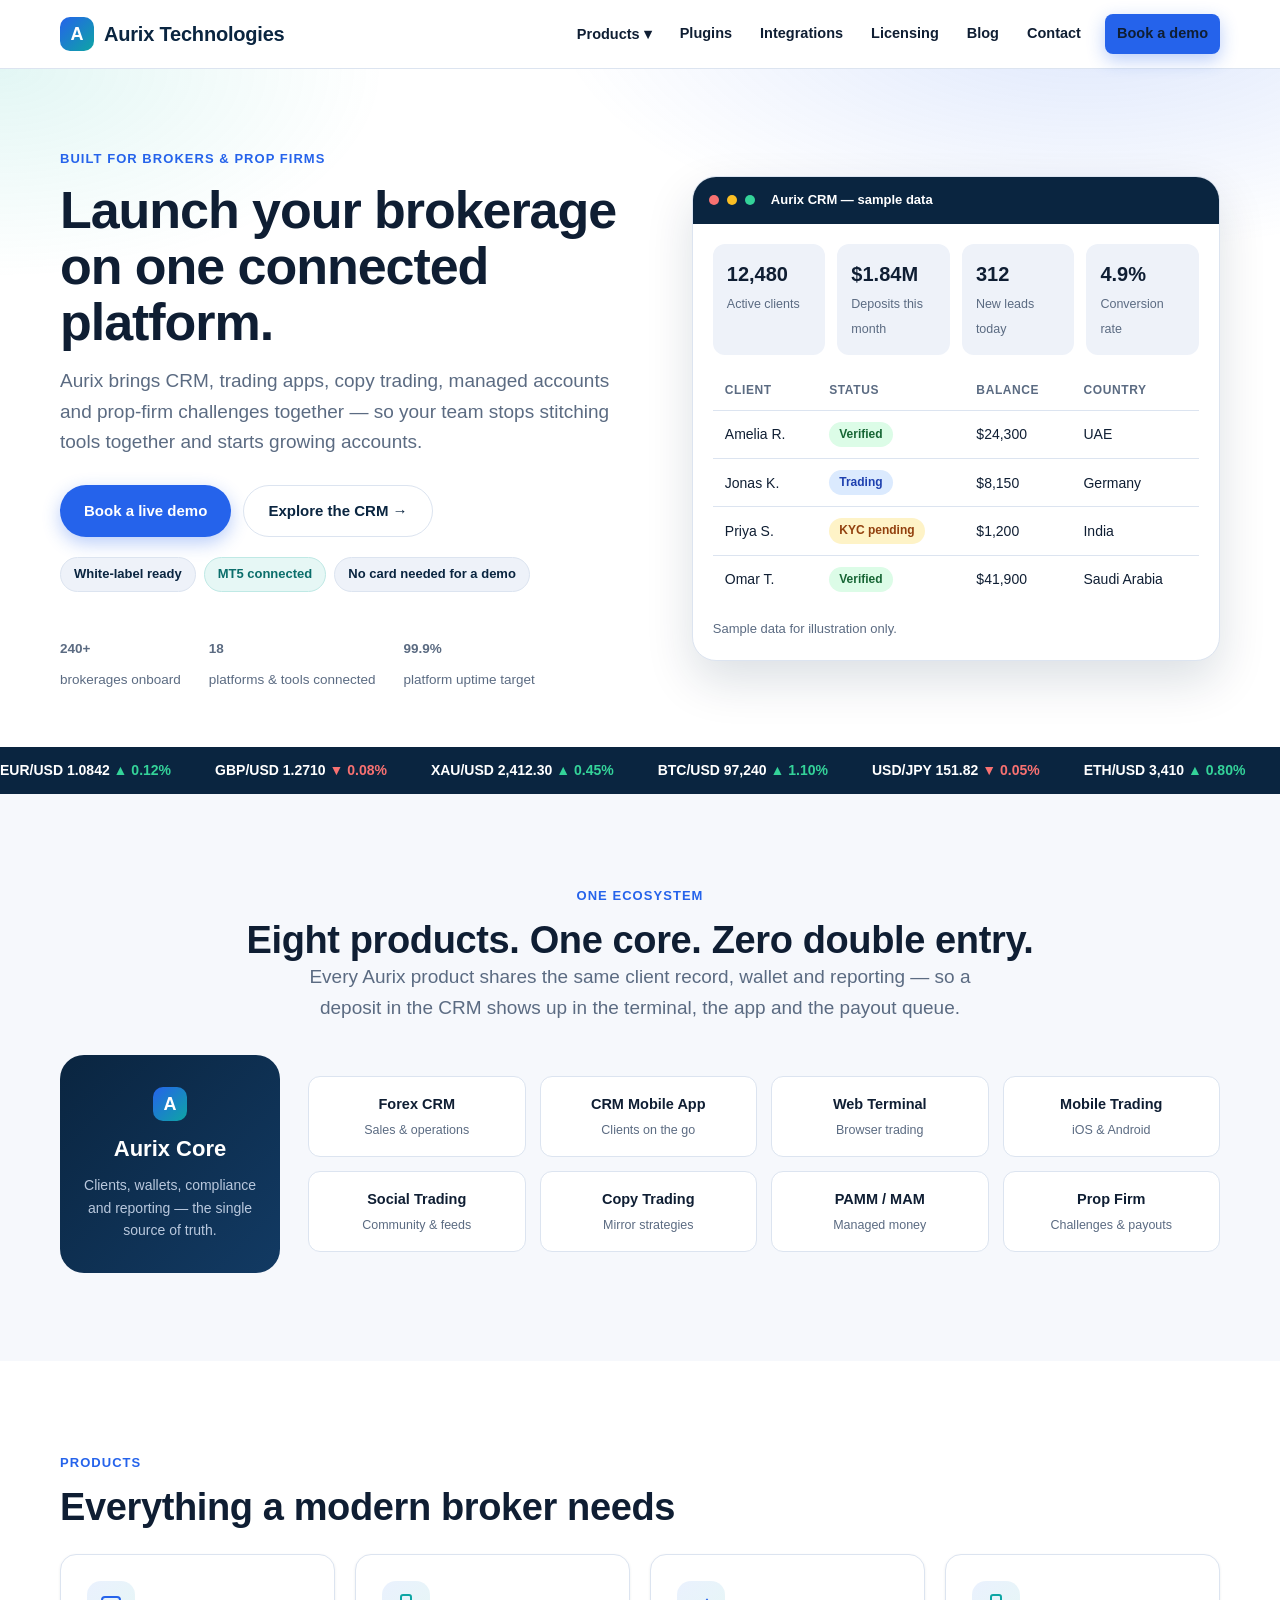
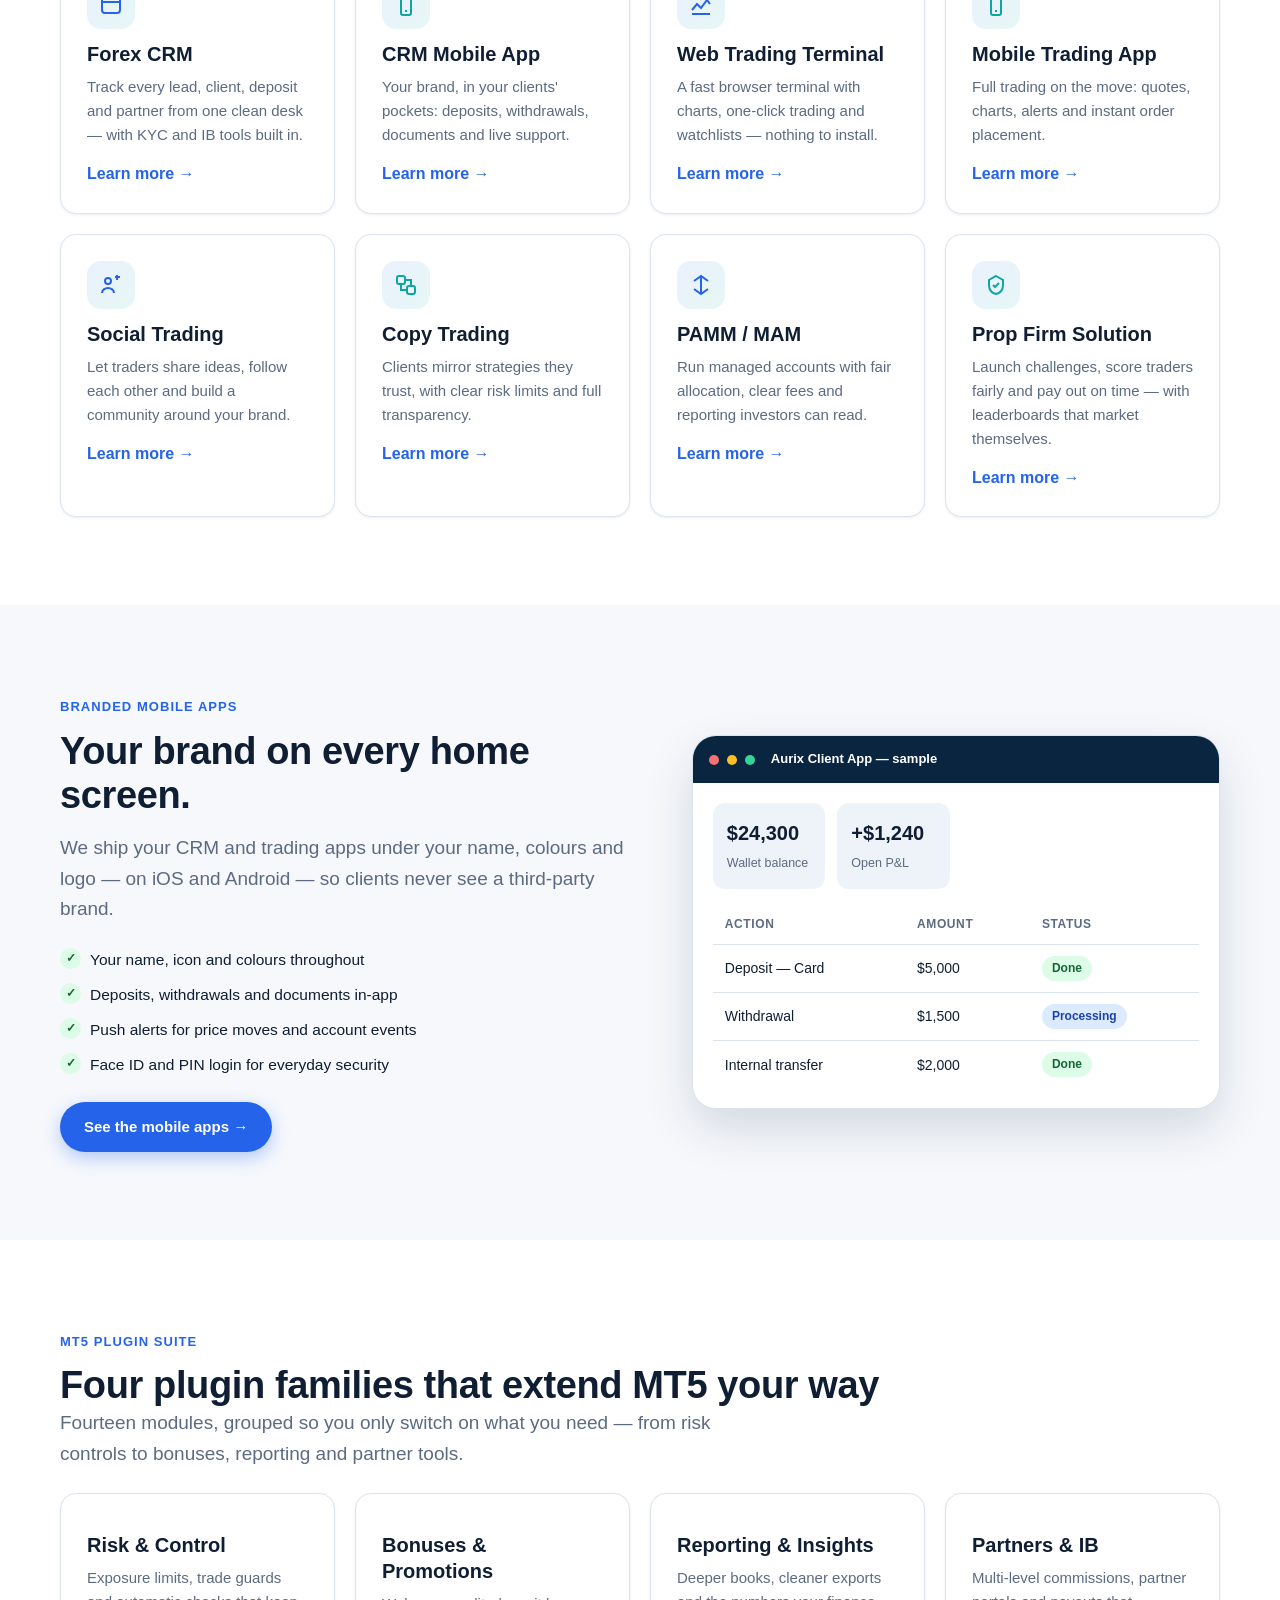
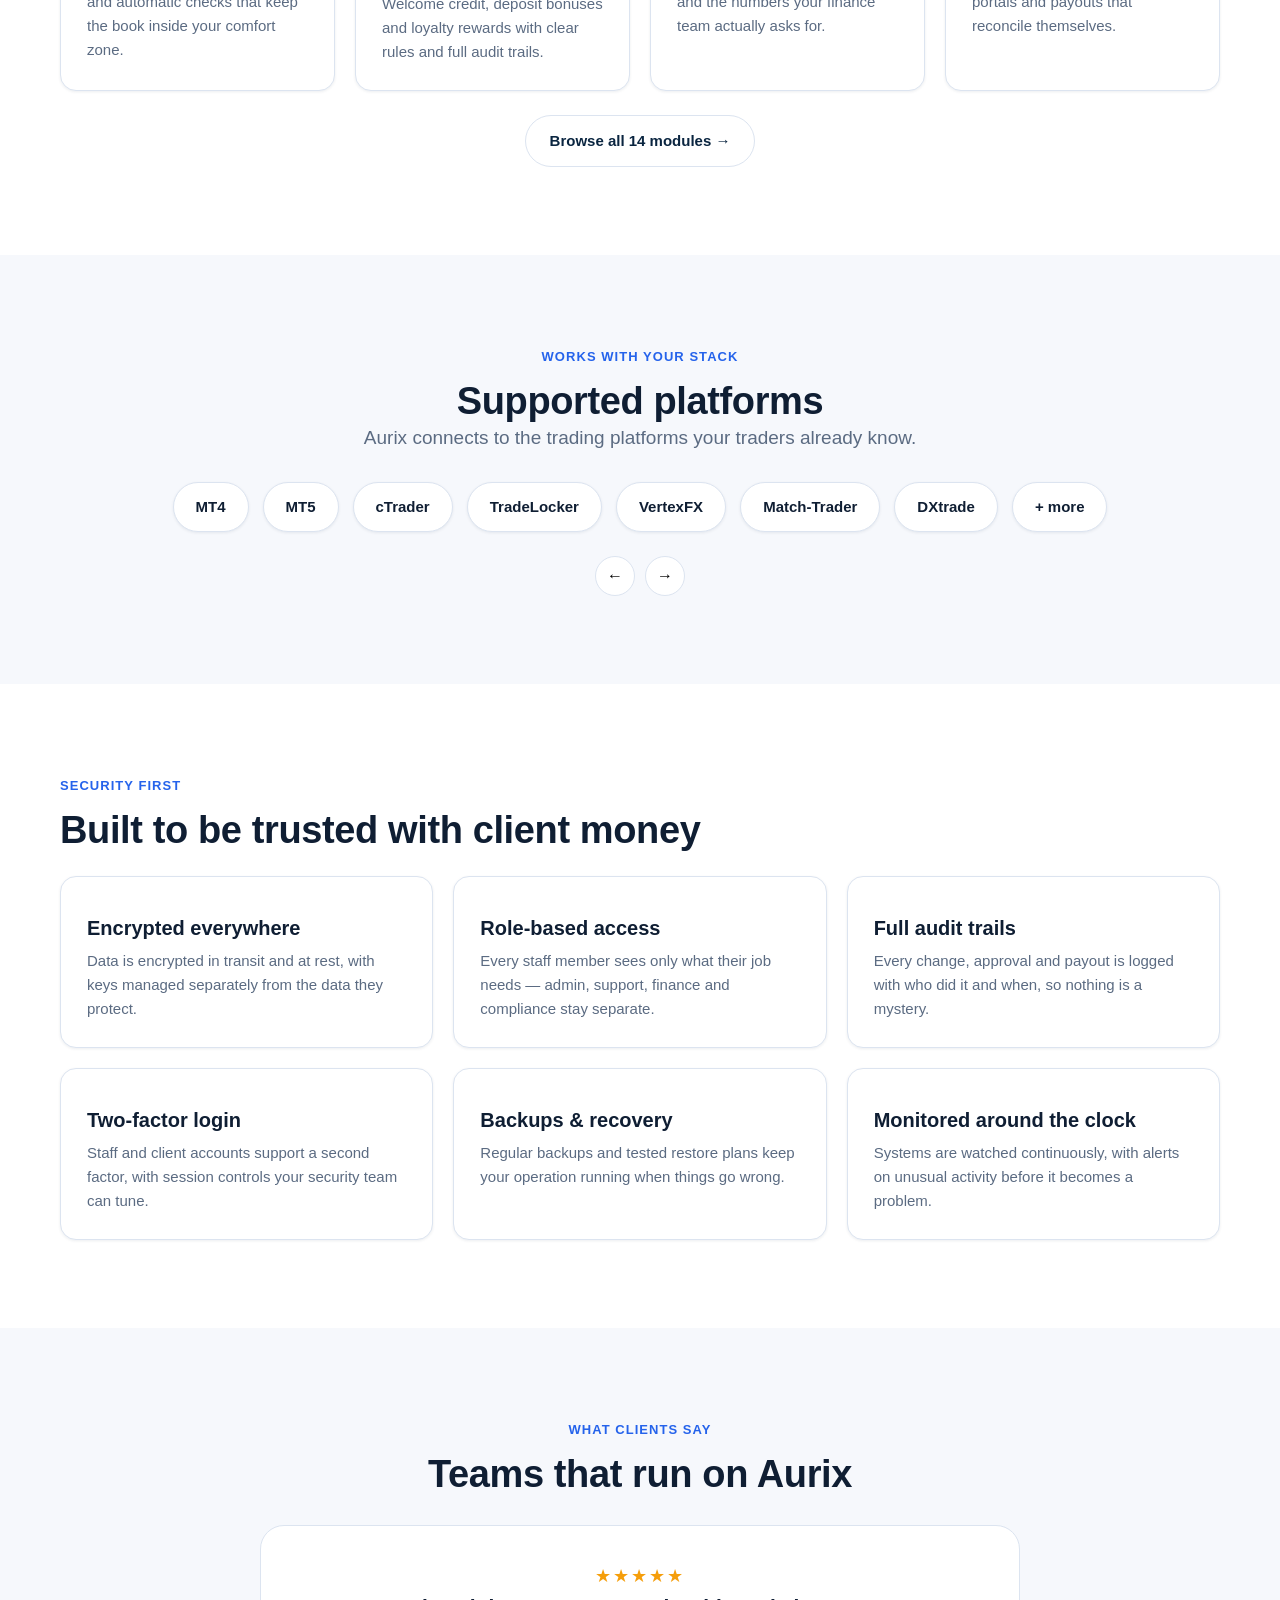
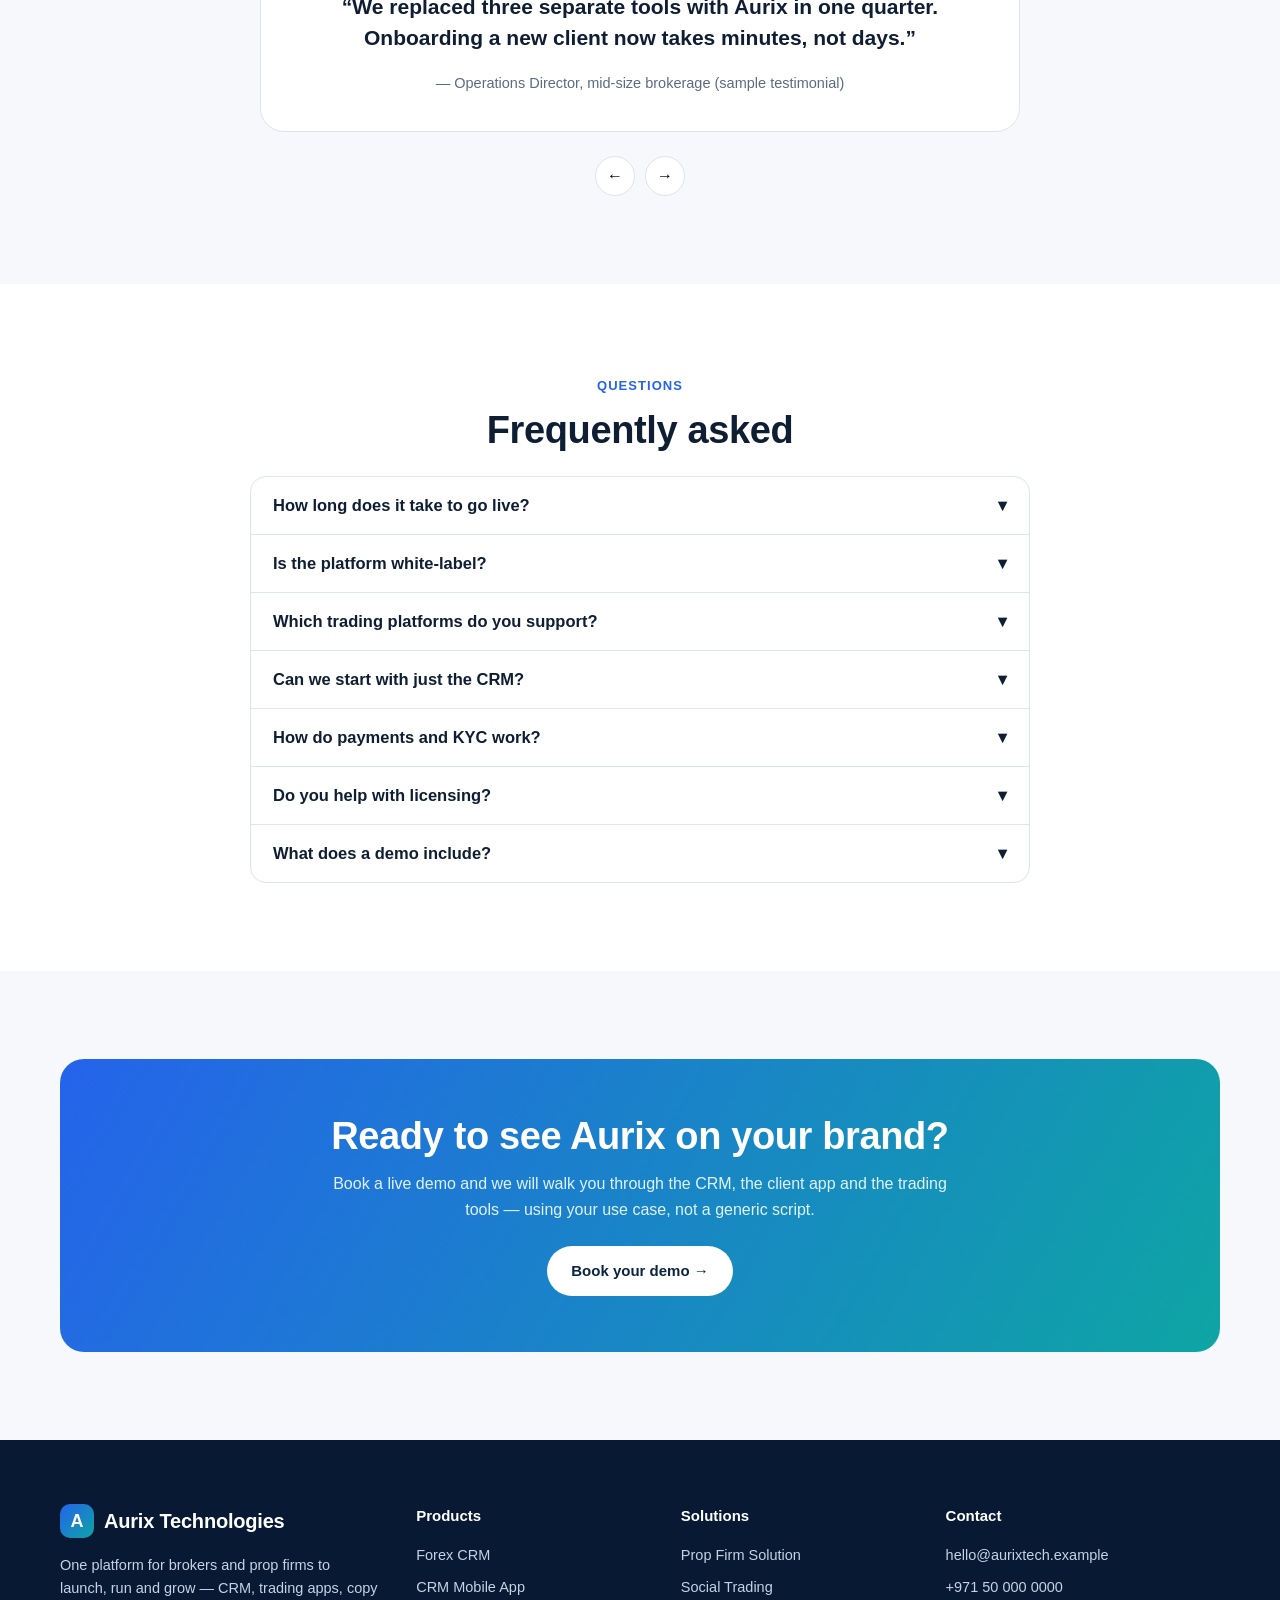
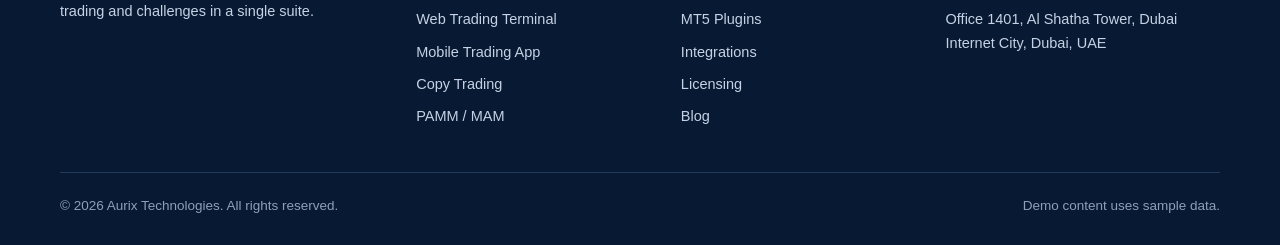
==== index.html @ cd20c4ff "Aurix Technologies: clean-room fintech vendor site (15 pages, static)" ====
<!DOCTYPE html>
<html lang="en">
<head>
<meta charset="utf-8">
<meta name="viewport" content="width=device-width, initial-scale=1">
<title>Aurix Technologies — Broker &amp; Prop Firm Software, One Platform</title>
<meta name="description" content="Aurix Technologies builds the CRM, trading terminals, copy trading, PAMM and prop-firm tools brokers need to launch and grow — in one connected platform.">
<link rel="stylesheet" href="assets/css/style.css">
</head>
<body>
<header class="site-header"><div class="container header-inner">
<a class="logo" href="index.html"><span class="logo-mark">A</span>Aurix Technologies</a>
<button class="nav-toggle" aria-expanded="false" aria-controls="mainNav" aria-label="Open menu">☰</button>
<nav class="main-nav" id="mainNav" aria-label="Main">
<div class="dropdown"><a href="forex-crm.html" aria-haspopup="true">Products ▾</a><div class="dropdown-menu">
<a href="forex-crm.html">Forex CRM<small>Clients, leads, deposits and partners in one place</small></a>
<a href="crm-mobile-app.html">CRM Mobile App<small>Your brand in your clients' pockets</small></a>
<a href="web-trading-terminal.html">Web Trading Terminal<small>Trade from any browser, nothing to install</small></a>
<a href="mobile-trading-app.html">Mobile Trading App<small>Fast trading on iOS and Android</small></a>
<a href="social-trading.html">Social Trading<small>Follow, share and learn in public</small></a>
<a href="copy-trading.html">Copy Trading<small>Let clients mirror proven strategies</small></a>
<a href="pamm-mam.html">PAMM / MAM<small>Managed accounts, done properly</small></a>
<a href="prop-firm-solution.html">Prop Firm Solution<small>Challenges, payouts and leaderboards</small></a>
</div></div>
<a href="mt5-plugins.html">Plugins</a>
<a href="integrations.html">Integrations</a>
<a href="company-formation.html">Licensing</a>
<a href="blog.html">Blog</a>
<a href="contact.html">Contact</a>
<a class="btn btn-primary btn-sm nav-cta" href="contact.html">Book a demo</a>
</nav></div></header>

<main>
<section class="hero"><div class="container hero-grid">
<div class="reveal">
<span class="eyebrow">Built for brokers &amp; prop firms</span>
<h1>Launch your brokerage on one connected platform.</h1>
<p class="lead mt-2">Aurix brings CRM, trading apps, copy trading, managed accounts and prop-firm challenges together — so your team stops stitching tools together and starts growing accounts.</p>
<div class="hero-actions">
<a class="btn btn-primary" href="contact.html">Book a live demo</a>
<a class="btn btn-ghost" href="forex-crm.html">Explore the CRM →</a>
</div>
<div class="chips"><span class="chip">White-label ready</span><span class="chip teal">MT5 connected</span><span class="chip">No card needed for a demo</span></div>
<div class="hero-stats">
<div><b><span data-count="240" data-suffix="+">0</span></b><span>brokerages onboard</span></div>
<div><b><span data-count="18" data-suffix="">0</span></b><span>platforms &amp; tools connected</span></div>
<div><b><span data-count="99" data-suffix=".9%">0</span></b><span>platform uptime target</span></div>
</div>
</div>
<div class="mock reveal" aria-label="Sample CRM dashboard preview">
<div class="mock-bar"><span class="dot"></span><span class="dot"></span><span class="dot"></span><span style="margin-left:8px">Aurix CRM — sample data</span></div>
<div class="mock-body">
<div class="mock-stats">
<div class="mock-stat"><b>12,480</b><span>Active clients</span></div>
<div class="mock-stat"><b>$1.84M</b><span>Deposits this month</span></div>
<div class="mock-stat"><b>312</b><span>New leads today</span></div>
<div class="mock-stat"><b>4.9%</b><span>Conversion rate</span></div>
</div>
<table class="data"><thead><tr><th>Client</th><th>Status</th><th>Balance</th><th>Country</th></tr></thead>
<tbody>
<tr><td>Amelia R.</td><td><span class="pill pill-green">Verified</span></td><td>$24,300</td><td>UAE</td></tr>
<tr><td>Jonas K.</td><td><span class="pill pill-blue">Trading</span></td><td>$8,150</td><td>Germany</td></tr>
<tr><td>Priya S.</td><td><span class="pill pill-amber">KYC pending</span></td><td>$1,200</td><td>India</td></tr>
<tr><td>Omar T.</td><td><span class="pill pill-green">Verified</span></td><td>$41,900</td><td>Saudi Arabia</td></tr>
</tbody></table>
<p class="muted mt-2" style="font-size:13px">Sample data for illustration only.</p>
</div></div>
</div></section>

<div class="ticker" aria-label="Sample market ticker"><div class="ticker-track">
<span>EUR/USD 1.0842 <span class="up">▲ 0.12%</span></span><span>GBP/USD 1.2710 <span class="down">▼ 0.08%</span></span><span>XAU/USD 2,412.30 <span class="up">▲ 0.45%</span></span><span>BTC/USD 97,240 <span class="up">▲ 1.10%</span></span><span>USD/JPY 151.82 <span class="down">▼ 0.05%</span></span><span>ETH/USD 3,410 <span class="up">▲ 0.80%</span></span>
<span>EUR/USD 1.0842 <span class="up">▲ 0.12%</span></span><span>GBP/USD 1.2710 <span class="down">▼ 0.08%</span></span><span>XAU/USD 2,412.30 <span class="up">▲ 0.45%</span></span><span>BTC/USD 97,240 <span class="up">▲ 1.10%</span></span><span>USD/JPY 151.82 <span class="down">▼ 0.05%</span></span><span>ETH/USD 3,410 <span class="up">▲ 0.80%</span></span>
</div></div>

<section class="section"><div class="container">
<div class="center reveal"><span class="eyebrow">One ecosystem</span><h2>Eight products. One core. Zero double entry.</h2><p class="lead">Every Aurix product shares the same client record, wallet and reporting — so a deposit in the CRM shows up in the terminal, the app and the payout queue.</p></div>
<div class="eco mt-4 reveal">
<div class="eco-core"><div class="logo-mark" style="margin:0 auto">A</div><b>Aurix Core</b><p>Clients, wallets, compliance and reporting — the single source of truth.</p></div>
<div class="eco-items">
<div class="eco-item">Forex CRM<small>Sales &amp; operations</small></div>
<div class="eco-item">CRM Mobile App<small>Clients on the go</small></div>
<div class="eco-item">Web Terminal<small>Browser trading</small></div>
<div class="eco-item">Mobile Trading<small>iOS &amp; Android</small></div>
<div class="eco-item">Social Trading<small>Community &amp; feeds</small></div>
<div class="eco-item">Copy Trading<small>Mirror strategies</small></div>
<div class="eco-item">PAMM / MAM<small>Managed money</small></div>
<div class="eco-item">Prop Firm<small>Challenges &amp; payouts</small></div>
</div></div>
</div></section>

<section class="section alt"><div class="container">
<div class="reveal"><span class="eyebrow">Products</span><h2>Everything a modern broker needs</h2></div>
<div class="grid grid-4 mt-3">
<div class="card reveal"><div class="icon-badge"><svg viewBox="0 0 24 24" fill="none" stroke="currentColor" stroke-width="2"><rect x="3" y="4" width="18" height="16" rx="3"/><path d="M3 9h18"/></svg></div><h3>Forex CRM</h3><p>Track every lead, client, deposit and partner from one clean desk — with KYC and IB tools built in.</p><a class="link" href="forex-crm.html">Learn more →</a></div>
<div class="card reveal"><div class="icon-badge teal"><svg viewBox="0 0 24 24" fill="none" stroke="currentColor" stroke-width="2"><rect x="7" y="2" width="10" height="20" rx="2"/><path d="M11 18h2"/></svg></div><h3>CRM Mobile App</h3><p>Your brand, in your clients' pockets: deposits, withdrawals, documents and live support.</p><a class="link" href="crm-mobile-app.html">Learn more →</a></div>
<div class="card reveal"><div class="icon-badge"><svg viewBox="0 0 24 24" fill="none" stroke="currentColor" stroke-width="2"><path d="M3 17l5-6 4 4 6-8 3 4"/><path d="M3 21h18"/></svg></div><h3>Web Trading Terminal</h3><p>A fast browser terminal with charts, one-click trading and watchlists — nothing to install.</p><a class="link" href="web-trading-terminal.html">Learn more →</a></div>
<div class="card reveal"><div class="icon-badge teal"><svg viewBox="0 0 24 24" fill="none" stroke="currentColor" stroke-width="2"><rect x="7" y="2" width="10" height="20" rx="2"/><path d="M11 18h2"/></svg></div><h3>Mobile Trading App</h3><p>Full trading on the move: quotes, charts, alerts and instant order placement.</p><a class="link" href="mobile-trading-app.html">Learn more →</a></div>
<div class="card reveal"><div class="icon-badge"><svg viewBox="0 0 24 24" fill="none" stroke="currentColor" stroke-width="2"><circle cx="9" cy="8" r="3"/><path d="M3 20c0-3 3-5 6-5s6 2 6 5"/><path d="M16 4h5M18 2v5"/></svg></div><h3>Social Trading</h3><p>Let traders share ideas, follow each other and build a community around your brand.</p><a class="link" href="social-trading.html">Learn more →</a></div>
<div class="card reveal"><div class="icon-badge teal"><svg viewBox="0 0 24 24" fill="none" stroke="currentColor" stroke-width="2"><rect x="3" y="3" width="8" height="8" rx="2"/><rect x="13" y="13" width="8" height="8" rx="2"/><path d="M11 7h6v6M7 11v6h6"/></svg></div><h3>Copy Trading</h3><p>Clients mirror strategies they trust, with clear risk limits and full transparency.</p><a class="link" href="copy-trading.html">Learn more →</a></div>
<div class="card reveal"><div class="icon-badge"><svg viewBox="0 0 24 24" fill="none" stroke="currentColor" stroke-width="2"><path d="M12 3v18M5 8l7-5 7 5M5 16l7 5 7-5"/></svg></div><h3>PAMM / MAM</h3><p>Run managed accounts with fair allocation, clear fees and reporting investors can read.</p><a class="link" href="pamm-mam.html">Learn more →</a></div>
<div class="card reveal"><div class="icon-badge teal"><svg viewBox="0 0 24 24" fill="none" stroke="currentColor" stroke-width="2"><path d="M12 3l7 4v5c0 5-3 8-7 9-4-1-7-4-7-9V7z"/><path d="M9 12l2 2 4-4"/></svg></div><h3>Prop Firm Solution</h3><p>Launch challenges, score traders fairly and pay out on time — with leaderboards that market themselves.</p><a class="link" href="prop-firm-solution.html">Learn more →</a></div>
</div></div></section>

<section class="section"><div class="container hero-grid">
<div class="reveal"><span class="eyebrow">Branded mobile apps</span><h2>Your brand on every home screen.</h2><p class="lead mt-2">We ship your CRM and trading apps under your name, colours and logo — on iOS and Android — so clients never see a third-party brand.</p><ul class="check-list mt-3"><li>Your name, icon and colours throughout</li><li>Deposits, withdrawals and documents in-app</li><li>Push alerts for price moves and account events</li><li>Face ID and PIN login for everyday security</li></ul><a class="btn btn-primary mt-3" href="crm-mobile-app.html">See the mobile apps →</a></div>
<div class="mock reveal"><div class="mock-bar"><span class="dot"></span><span class="dot"></span><span class="dot"></span><span style="margin-left:8px">Aurix Client App — sample</span></div><div class="mock-body"><div class="mock-stats"><div class="mock-stat"><b>$24,300</b><span>Wallet balance</span></div><div class="mock-stat"><b>+$1,240</b><span>Open P&amp;L</span></div></div>
<table class="data"><thead><tr><th>Action</th><th>Amount</th><th>Status</th></tr></thead><tbody><tr><td>Deposit — Card</td><td>$5,000</td><td><span class="pill pill-green">Done</span></td></tr><tr><td>Withdrawal</td><td>$1,500</td><td><span class="pill pill-blue">Processing</span></td></tr><tr><td>Internal transfer</td><td>$2,000</td><td><span class="pill pill-green">Done</span></td></tr></tbody></table></div></div>
</div></section>

<section class="section alt"><div class="container">
<div class="reveal"><span class="eyebrow">MT5 plugin suite</span><h2>Four plugin families that extend MT5 your way</h2><p class="lead">Fourteen modules, grouped so you only switch on what you need — from risk controls to bonuses, reporting and partner tools.</p></div>
<div class="grid grid-4 mt-3">
<div class="card reveal"><h3>Risk &amp; Control</h3><p>Exposure limits, trade guards and automatic checks that keep the book inside your comfort zone.</p></div>
<div class="card reveal"><h3>Bonuses &amp; Promotions</h3><p>Welcome credit, deposit bonuses and loyalty rewards with clear rules and full audit trails.</p></div>
<div class="card reveal"><h3>Reporting &amp; Insights</h3><p>Deeper books, cleaner exports and the numbers your finance team actually asks for.</p></div>
<div class="card reveal"><h3>Partners &amp; IB</h3><p>Multi-level commissions, partner portals and payouts that reconcile themselves.</p></div>
</div>
<div class="center mt-3"><a class="btn btn-ghost" href="mt5-plugins.html">Browse all 14 modules →</a></div>
</div></section>

<section class="section"><div class="container center">
<div class="reveal"><span class="eyebrow">Works with your stack</span><h2>Supported platforms</h2><p class="lead">Aurix connects to the trading platforms your traders already know.</p></div>
<div class="carousel mt-3 reveal" data-carousel><div class="carousel-track" data-track>
<div class="carousel-slide"><div class="platform-row"><span class="platform-pill">MT4</span><span class="platform-pill">MT5</span><span class="platform-pill">cTrader</span><span class="platform-pill">TradeLocker</span><span class="platform-pill">VertexFX</span><span class="platform-pill">Match-Trader</span><span class="platform-pill">DXtrade</span><span class="platform-pill">+ more</span></div></div>
<div class="carousel-slide"><div class="platform-row"><span class="platform-pill">MT5 — full suite</span><span class="platform-pill">cTrader — full suite</span><span class="platform-pill">TradeLocker — full suite</span><span class="platform-pill">Match-Trader — full suite</span><span class="platform-pill">DXtrade — full suite</span></div></div>
</div><div class="carousel-nav"><button data-prev aria-label="Previous platforms">←</button><button data-next aria-label="Next platforms">→</button></div></div>
</div></section>

<section class="section alt"><div class="container">
<div class="reveal"><span class="eyebrow">Security first</span><h2>Built to be trusted with client money</h2></div>
<div class="grid grid-3 mt-3">
<div class="card reveal"><h3>Encrypted everywhere</h3><p>Data is encrypted in transit and at rest, with keys managed separately from the data they protect.</p></div>
<div class="card reveal"><h3>Role-based access</h3><p>Every staff member sees only what their job needs — admin, support, finance and compliance stay separate.</p></div>
<div class="card reveal"><h3>Full audit trails</h3><p>Every change, approval and payout is logged with who did it and when, so nothing is a mystery.</p></div>
<div class="card reveal"><h3>Two-factor login</h3><p>Staff and client accounts support a second factor, with session controls your security team can tune.</p></div>
<div class="card reveal"><h3>Backups &amp; recovery</h3><p>Regular backups and tested restore plans keep your operation running when things go wrong.</p></div>
<div class="card reveal"><h3>Monitored around the clock</h3><p>Systems are watched continuously, with alerts on unusual activity before it becomes a problem.</p></div>
</div></div></section>

<section class="section"><div class="container center">
<div class="reveal"><span class="eyebrow">What clients say</span><h2>Teams that run on Aurix</h2></div>
<div class="carousel mt-3 reveal" data-carousel data-auto="true"><div class="carousel-track" data-track>
<div class="carousel-slide"><div class="quote-card"><div class="stars">★★★★★</div><blockquote>“We replaced three separate tools with Aurix in one quarter. Onboarding a new client now takes minutes, not days.”</blockquote><footer>— Operations Director, mid-size brokerage (sample testimonial)</footer></div></div>
<div class="carousel-slide"><div class="quote-card"><div class="stars">★★★★★</div><blockquote>“The prop-firm challenge flow just works. Our traders understand the rules, and payouts go out without chasing.”</blockquote><footer>— Founder, prop trading firm (sample testimonial)</footer></div></div>
<div class="carousel-slide"><div class="quote-card"><div class="stars">★★★★★</div><blockquote>“Support answers fast, and the CRM finally matches how our sales team actually works.”</blockquote><footer>— Head of Sales, growing broker (sample testimonial)</footer></div></div>
<div class="carousel-slide"><div class="quote-card"><div class="stars">★★★★★</div><blockquote>“The mobile app is the first thing our clients mention. It feels like our product, not a resold one.”</blockquote><footer>— CEO, boutique broker (sample testimonial)</footer></div></div>
<div class="carousel-slide"><div class="quote-card"><div class="stars">★★★★★</div><blockquote>“Reporting that used to take a Friday afternoon now takes ten minutes. Finance noticed first.”</blockquote><footer>— Finance Manager, brokerage group (sample testimonial)</footer></div></div>
</div><div class="carousel-nav"><button data-prev aria-label="Previous testimonial">←</button><button data-next aria-label="Next testimonial">→</button></div></div>
</div></section>

<section class="section alt"><div class="container" style="max-width:820px">
<div class="center reveal"><span class="eyebrow">Questions</span><h2>Frequently asked</h2></div>
<div class="acc mt-3 reveal" data-single="true">
<div class="acc-item"><button class="acc-btn" aria-expanded="false">How long does it take to go live?<span class="chev">▾</span></button><div class="acc-panel"><p>Most brokers launch the core CRM and client app in a few weeks, once branding and payment details are ready. Trading products are switched on in stages, so you are never blocked waiting for everything at once.</p></div></div>
<div class="acc-item"><button class="acc-btn" aria-expanded="false">Is the platform white-label?<span class="chev">▾</span></button><div class="acc-panel"><p>Yes. Your name, logo and colours appear across the CRM, client app and trading apps. Clients see your brand, not ours.</p></div></div>
<div class="acc-item"><button class="acc-btn" aria-expanded="false">Which trading platforms do you support?<span class="chev">▾</span></button><div class="acc-panel"><p>MT4, MT5, cTrader, TradeLocker, VertexFX, Match-Trader and DXtrade, with more on request. The CRM and wallet work the same whichever platform your traders use.</p></div></div>
<div class="acc-item"><button class="acc-btn" aria-expanded="false">Can we start with just the CRM?<span class="chev">▾</span></button><div class="acc-panel"><p>Yes — many clients start with the CRM and add the mobile app, copy trading or the prop-firm module later. Everything shares the same client record, so nothing needs to be rebuilt.</p></div></div>
<div class="acc-item"><button class="acc-btn" aria-expanded="false">How do payments and KYC work?<span class="chev">▾</span></button><div class="acc-panel"><p>Aurix connects to payment providers and KYC vendors through its integrations layer. Your compliance team keeps control of approvals and limits.</p></div></div>
<div class="acc-item"><button class="acc-btn" aria-expanded="false">Do you help with licensing?<span class="chev">▾</span></button><div class="acc-panel"><p>We guide founders through company formation and licence applications in six jurisdictions, and explain the trade-offs honestly before you commit.</p></div></div>
<div class="acc-item"><button class="acc-btn" aria-expanded="false">What does a demo include?<span class="chev">▾</span></button><div class="acc-panel"><p>A guided walkthrough of the CRM, client app and one trading product of your choice, using sample data — plus time for your own questions. No card, no commitment.</p></div></div>
</div></div></section>

<section class="section"><div class="container"><div class="cta-band reveal">
<h2>Ready to see Aurix on your brand?</h2><p>Book a live demo and we will walk you through the CRM, the client app and the trading tools — using your use case, not a generic script.</p>
<a class="btn btn-white" href="contact.html">Book your demo →</a>
</div></div></section>
</main>

<footer class="site-footer"><div class="container"><div class="footer-grid">
<div><a class="logo" href="index.html" style="color:#fff"><span class="logo-mark">A</span>Aurix Technologies</a><p class="mt-2" style="font-size:14.5px">One platform for brokers and prop firms to launch, run and grow — CRM, trading apps, copy trading and challenges in a single suite.</p></div>
<div><h4>Products</h4><ul><li><a href="forex-crm.html">Forex CRM</a></li><li><a href="crm-mobile-app.html">CRM Mobile App</a></li><li><a href="web-trading-terminal.html">Web Trading Terminal</a></li><li><a href="mobile-trading-app.html">Mobile Trading App</a></li><li><a href="copy-trading.html">Copy Trading</a></li><li><a href="pamm-mam.html">PAMM / MAM</a></li></ul></div>
<div><h4>Solutions</h4><ul><li><a href="prop-firm-solution.html">Prop Firm Solution</a></li><li><a href="social-trading.html">Social Trading</a></li><li><a href="mt5-plugins.html">MT5 Plugins</a></li><li><a href="integrations.html">Integrations</a></li><li><a href="company-formation.html">Licensing</a></li><li><a href="blog.html">Blog</a></li></ul></div>
<div><h4>Contact</h4><ul><li><a href="mailto:hello@aurixtech.example">hello@aurixtech.example</a></li><li>+971 50 000 0000</li><li>Office 1401, Al Shatha Tower, Dubai Internet City, Dubai, UAE</li></ul></div>
</div><div class="footer-bottom"><span>© 2026 Aurix Technologies. All rights reserved.</span><span>Demo content uses sample data.</span></div></div></footer>
<script src="assets/js/main.js"></script>
</body>
</html>
---- assets/css/style.css ----
@import url("tokens.css");
*{box-sizing:border-box;margin:0;padding:0}
html{scroll-behavior:smooth}
body{font-family:var(--font);background:var(--bg);color:var(--text);font-size:16px;line-height:1.6;-webkit-font-smoothing:antialiased}
a{color:var(--blue-600);text-decoration:none}
a:hover{text-decoration:underline}
img,svg{display:block;max-width:100%}
.container{max-width:1200px;margin:0 auto;padding:0 20px}
h1{font-size:clamp(34px,5vw,52px);line-height:1.08;letter-spacing:-.02em;font-weight:800}
h2{font-size:clamp(26px,3.4vw,38px);line-height:1.15;letter-spacing:-.01em;font-weight:750}
h3{font-size:20px;line-height:1.3;font-weight:700}
p.lead{font-size:19px;color:var(--text-muted);max-width:720px}
.eyebrow{display:inline-block;font-size:13px;font-weight:700;letter-spacing:.08em;text-transform:uppercase;color:var(--blue-600);margin-bottom:12px}
.section{padding:88px 0}
.section.alt{background:var(--surface)}
.section.dark{background:var(--navy-800);color:#fff}
.section.dark p.lead,.section.dark .muted{color:#B9C8DD}
.section.dark h2,.section.dark h3{color:#fff}
.muted{color:var(--text-muted)}
.center{text-align:center}.center p.lead{margin:0 auto}
.mt-1{margin-top:8px}.mt-2{margin-top:16px}.mt-3{margin-top:24px}.mt-4{margin-top:32px}
/* Buttons — press feedback per apple-design */
.btn{display:inline-flex;align-items:center;gap:8px;justify-content:center;border:0;cursor:pointer;font-family:inherit;font-size:15px;font-weight:650;padding:13px 24px;border-radius:var(--r-pill);transition:transform .12s ease-out,box-shadow .2s var(--ease),background .2s}
.btn:active{transform:scale(.97)}
.btn:focus-visible,a:focus-visible,button:focus-visible,input:focus-visible,select:focus-visible,textarea:focus-visible{outline:3px solid var(--blue-500);outline-offset:2px}
.btn-primary{background:var(--blue-600);color:#fff;box-shadow:0 6px 18px rgba(37,99,235,.32)}
.btn-primary:hover{background:#1D4ED8;text-decoration:none}
.btn-teal{background:var(--teal-500);color:#fff}
.btn-teal:hover{background:#0D9488;text-decoration:none}
.btn-ghost{background:var(--surface);color:var(--navy-800);border:1px solid var(--border)}
.btn-ghost:hover{border-color:var(--blue-600);text-decoration:none}
.btn-white{background:#fff;color:var(--navy-800)}
.btn-white:hover{text-decoration:none}
.btn-sm{padding:9px 18px;font-size:14px}
/* Header */
.site-header{position:sticky;top:0;z-index:50;background:rgba(255,255,255,.92);backdrop-filter:blur(12px);border-bottom:1px solid var(--border)}
.header-inner{display:flex;align-items:center;gap:24px;height:68px}
.logo{display:flex;align-items:center;gap:10px;font-weight:800;font-size:20px;color:var(--navy-800);letter-spacing:-.01em}
.logo:hover{text-decoration:none}
.logo-mark{width:34px;height:34px;border-radius:10px;background:linear-gradient(135deg,var(--blue-600),var(--teal-500));display:grid;place-items:center;color:#fff;font-size:18px;font-weight:800}
.main-nav{display:flex;gap:4px;margin-left:auto;align-items:center}
.main-nav a{color:var(--text);font-size:14.5px;font-weight:600;padding:8px 12px;border-radius:8px}
.main-nav a:hover{background:var(--surface-alt);text-decoration:none;color:var(--blue-600)}
.nav-cta{margin-left:8px}
.dropdown{position:relative}
.dropdown-menu{position:absolute;top:calc(100% + 8px);left:0;min-width:280px;background:#fff;border:1px solid var(--border);border-radius:var(--r-lg);box-shadow:var(--shadow-lg);padding:8px;display:none}
.dropdown.open .dropdown-menu,.dropdown:hover .dropdown-menu{display:block}
.dropdown-menu a{display:flex;flex-direction:column;gap:2px;padding:10px 12px}
.dropdown-menu a small{color:var(--text-muted);font-weight:400}
.nav-toggle{display:none;background:none;border:1px solid var(--border);border-radius:10px;padding:9px 12px;font-size:18px;cursor:pointer;margin-left:auto}
@media(max-width:1023px){
  .main-nav{display:none;position:absolute;top:68px;left:0;right:0;background:#fff;flex-direction:column;align-items:stretch;padding:16px 20px 24px;border-bottom:1px solid var(--border);box-shadow:var(--shadow-lg)}
  .main-nav.open{display:flex}
  .main-nav a{padding:12px}
  .dropdown-menu{position:static;display:none;box-shadow:none;border:0;padding-left:12px}
  .dropdown.open .dropdown-menu{display:block}
  .nav-toggle{display:block}
  .nav-cta{display:none}
}
/* Hero */
.hero{padding:76px 0 56px;background:radial-gradient(900px 420px at 85% -10%,rgba(37,99,235,.16),transparent 60%),radial-gradient(700px 380px at 0% 0%,rgba(20,184,166,.12),transparent 55%),var(--surface)}
.hero-grid{display:grid;grid-template-columns:1.05fr .95fr;gap:48px;align-items:center}
.hero-actions{display:flex;gap:12px;flex-wrap:wrap;margin-top:28px}
.chips{display:flex;gap:8px;flex-wrap:wrap;margin-top:20px}
.chip{background:var(--surface-alt);border:1px solid var(--border);border-radius:var(--r-pill);padding:6px 13px;font-size:13px;font-weight:600;color:var(--navy-800)}
.chip.teal{background:#E6F7F5;border-color:#BFE9E5;color:#0B6E6B}
.hero-stats{display:flex;gap:28px;margin-top:32px;flex-wrap:wrap}
.hero-stats b{display:block;font-size:26px;color:var(--navy-800)}
.hero-stats span{font-size:13.5px;color:var(--text-muted)}
/* Ticker */
.ticker{background:var(--navy-800);color:#fff;overflow:hidden;padding:12px 0}
.ticker-track{display:flex;gap:44px;white-space:nowrap;animation:marquee 36s linear infinite;width:max-content}
.ticker:hover .ticker-track{animation-play-state:paused}
@keyframes marquee{to{transform:translateX(-50%)}}
.ticker-track span{font-size:14px;font-weight:600}
.ticker-track .up{color:#34D399}.ticker-track .down{color:#F87171}
/* Cards / grids */
.grid{display:grid;gap:20px}
.grid-2{grid-template-columns:repeat(2,1fr)}
.grid-3{grid-template-columns:repeat(3,1fr)}
.grid-4{grid-template-columns:repeat(4,1fr)}
.card{background:var(--surface);border:1px solid var(--border);border-radius:var(--r-lg);padding:26px;box-shadow:var(--shadow-sm);transition:transform .25s var(--ease),box-shadow .25s var(--ease)}
.card:hover{transform:translateY(-4px);box-shadow:var(--shadow-md)}
.card h3{margin:12px 0 8px}
.card p{color:var(--text-muted);font-size:15px}
.card .link{font-weight:650;display:inline-block;margin-top:14px}
.icon-badge{width:48px;height:48px;border-radius:14px;background:linear-gradient(135deg,#EAF1FE,#E6F7F5);display:grid;place-items:center;color:var(--blue-600)}
.icon-badge svg{width:24px;height:24px}
.icon-badge.teal{color:var(--teal-500)}
/* Ecosystem */
.eco{display:grid;grid-template-columns:220px 1fr;gap:28px;align-items:center}
.eco-core{background:linear-gradient(135deg,var(--navy-800),var(--navy-700));color:#fff;border-radius:var(--r-xl);padding:32px 24px;text-align:center}
.eco-core b{font-size:22px;display:block;margin-top:10px}
.eco-core p{color:#B9C8DD;font-size:14px;margin-top:8px}
.eco-items{display:grid;grid-template-columns:repeat(4,1fr);gap:14px}
.eco-item{background:var(--surface);border:1px solid var(--border);border-radius:var(--r-md);padding:16px;text-align:center;font-weight:650;font-size:14.5px}
.eco-item small{display:block;font-weight:400;color:var(--text-muted);font-size:12.5px;margin-top:4px}
/* Mock dashboards */
.mock{background:var(--surface);border:1px solid var(--border);border-radius:var(--r-xl);box-shadow:var(--shadow-lg);overflow:hidden}
.mock-bar{display:flex;align-items:center;gap:8px;padding:13px 16px;background:var(--navy-800);color:#fff;font-size:13px;font-weight:650}
.mock-bar .dot{width:10px;height:10px;border-radius:50%;background:#334155}
.mock-bar .dot:first-child{background:#F87171}.mock-bar .dot:nth-child(2){background:#FBBF24}.mock-bar .dot:nth-child(3){background:#34D399}
.mock-body{padding:20px}
.mock-stats{display:grid;grid-template-columns:repeat(4,1fr);gap:12px;margin-bottom:16px}
.mock-stat{background:var(--surface-alt);border-radius:var(--r-md);padding:14px}
.mock-stat b{font-size:20px;display:block}
.mock-stat span{font-size:12.5px;color:var(--text-muted)}
table.data{width:100%;border-collapse:collapse;font-size:14px}
table.data th{text-align:left;color:var(--text-muted);font-size:12px;text-transform:uppercase;letter-spacing:.05em;padding:10px 12px;border-bottom:1px solid var(--border)}
table.data td{padding:11px 12px;border-bottom:1px solid var(--border)}
table.data tr:last-child td{border-bottom:0}
.pill{display:inline-block;padding:3px 10px;border-radius:var(--r-pill);font-size:12px;font-weight:700}
.pill-green{background:#DCFCE7;color:#166534}.pill-blue{background:#DBEAFE;color:#1E40AF}.pill-teal{background:#CCFBF1;color:#0F766E}.pill-amber{background:#FEF3C7;color:#92400E}.pill-red{background:#FEE2E2;color:#991B1B}.pill-grey{background:#E5E7EB;color:#374151}
/* Tabs */
.tabs{display:flex;gap:8px;flex-wrap:wrap;margin:24px 0}
.tab-btn{border:1px solid var(--border);background:#fff;border-radius:var(--r-pill);padding:9px 18px;font-family:inherit;font-size:14px;font-weight:650;cursor:pointer;color:var(--text)}
.tab-btn[aria-selected="true"]{background:var(--navy-800);color:#fff;border-color:var(--navy-800)}
.tab-panel{display:none}
.tab-panel.active{display:block}
/* Accordion */
.acc{border:1px solid var(--border);border-radius:var(--r-lg);background:#fff;overflow:hidden}
.acc-item+.acc-item{border-top:1px solid var(--border)}
.acc-btn{width:100%;display:flex;justify-content:space-between;align-items:center;gap:16px;background:none;border:0;padding:19px 22px;font-family:inherit;font-size:16.5px;font-weight:650;text-align:left;cursor:pointer;color:var(--text)}
.acc-btn .chev{transition:transform .25s var(--ease);flex:none}
.acc-item.open .acc-btn .chev{transform:rotate(180deg)}
.acc-panel{display:none;padding:0 22px 20px;color:var(--text-muted)}
.acc-item.open .acc-panel{display:block}
/* Carousel */
.carousel{position:relative}
.carousel-track{display:flex;overflow:hidden;scroll-behavior:smooth}
.carousel-slide{flex:0 0 100%;padding:4px}
.carousel-nav{display:flex;gap:10px;justify-content:center;margin-top:20px}
.carousel-nav button{width:40px;height:40px;border-radius:50%;border:1px solid var(--border);background:#fff;cursor:pointer;font-size:16px}
.carousel-nav button:hover{border-color:var(--blue-600);color:var(--blue-600)}
.quote-card{background:#fff;border:1px solid var(--border);border-radius:var(--r-xl);padding:36px;max-width:760px;margin:0 auto;text-align:center}
.quote-card blockquote{font-size:21px;line-height:1.5;font-weight:600}
.quote-card footer{margin-top:18px;color:var(--text-muted);font-size:14.5px}
.stars{color:#F59E0B;letter-spacing:2px;font-size:18px}
.platform-row{display:flex;gap:14px;flex-wrap:wrap;justify-content:center}
.platform-pill{background:#fff;border:1px solid var(--border);border-radius:var(--r-pill);padding:12px 22px;font-weight:700;font-size:15px;box-shadow:var(--shadow-sm)}
/* Feature list */
.features{display:grid;gap:14px}
.feature{display:flex;gap:14px;align-items:flex-start}
.feature .icon-badge{width:40px;height:40px;flex:none}
.feature h3{margin:0 0 4px;font-size:17px}
.feature p{font-size:15px;color:var(--text-muted)}
.check-list{list-style:none;display:grid;gap:10px}
.check-list li{padding-left:30px;position:relative;font-size:15.5px}
.check-list li::before{content:"✓";position:absolute;left:0;top:0;width:21px;height:21px;border-radius:50%;background:#DCFCE7;color:#166534;display:grid;place-items:center;font-size:12px;font-weight:800}
/* Steps */
.steps{display:grid;grid-template-columns:repeat(4,1fr);gap:18px;counter-reset:step}
.step{background:#fff;border:1px solid var(--border);border-radius:var(--r-lg);padding:24px}
.step b.step-no{display:inline-grid;place-items:center;width:34px;height:34px;border-radius:50%;background:var(--navy-800);color:#fff;font-size:15px;margin-bottom:12px}
/* Forms */
.form{background:#fff;border:1px solid var(--border);border-radius:var(--r-xl);padding:30px;box-shadow:var(--shadow-md)}
.form label{display:block;font-weight:650;font-size:14px;margin:14px 0 6px}
.form input,.form select,.form textarea{width:100%;border:1px solid var(--border);border-radius:10px;padding:12px 14px;font-family:inherit;font-size:15px;background:#fff;color:var(--text)}
.form input:focus,.form select:focus,.form textarea:focus{border-color:var(--blue-600);outline:3px solid rgba(37,99,235,.18)}
.form .row{display:grid;grid-template-columns:1fr 1fr;gap:14px}
.form-note{font-size:13.5px;color:var(--text-muted);margin-top:12px}
.form-ok{display:none;background:#DCFCE7;color:#166534;border-radius:10px;padding:12px 14px;margin-top:14px;font-weight:600}
/* Blog */
.blog-card{background:#fff;border:1px solid var(--border);border-radius:var(--r-lg);overflow:hidden;box-shadow:var(--shadow-sm)}
.blog-cover{height:150px;background:linear-gradient(135deg,var(--navy-800),var(--blue-600) 55%,var(--teal-500));display:grid;place-items:center;color:#fff;font-weight:800;font-size:15px;padding:20px;text-align:center}
.blog-card .blog-body{padding:22px}
.blog-card h3{margin:6px 0 8px}
.blog-meta{font-size:13px;color:var(--text-muted);font-weight:600}
.article{max-width:760px;margin:0 auto}
.article p{margin:16px 0;font-size:17px;line-height:1.75;color:#24344D}
.article h2{margin:36px 0 8px}
/* Pricing / challenge picker */
.picker{display:flex;gap:10px;flex-wrap:wrap}
.picker-btn{border:2px solid var(--border);background:#fff;border-radius:var(--r-md);padding:14px 20px;font-family:inherit;font-weight:700;cursor:pointer}
.picker-btn[aria-pressed="true"]{border-color:var(--blue-600);background:#EFF6FF;color:var(--blue-600)}
/* Footer */
.site-footer{background:var(--navy-900);color:#C6D2E4;padding:64px 0 28px;margin-top:0}
.site-footer a{color:#C6D2E4}
.site-footer a:hover{color:#fff}
.footer-grid{display:grid;grid-template-columns:1.4fr 1fr 1fr 1.2fr;gap:36px}
.site-footer h4{color:#fff;font-size:15px;margin-bottom:16px}
.site-footer ul{list-style:none;display:grid;gap:9px;font-size:14.5px}
.footer-bottom{border-top:1px solid #1E3A5F;margin-top:44px;padding-top:22px;display:flex;justify-content:space-between;gap:16px;flex-wrap:wrap;font-size:13.5px;color:#8CA0B8}
.cta-band{background:linear-gradient(120deg,var(--blue-600),var(--teal-500));border-radius:var(--r-xl);padding:56px 40px;text-align:center;color:#fff}
.cta-band h2{color:#fff}
.cta-band p{color:#E0F2FE;margin:12px auto 24px;max-width:620px}
/* Reveal animation */
.reveal{opacity:0;transform:translateY(18px);transition:opacity .6s var(--ease),transform .6s var(--ease)}
.reveal.visible{opacity:1;transform:none}
@media(prefers-reduced-motion:reduce){
  .reveal{opacity:1;transform:none;transition:none}
  .ticker-track{animation:none}
  html{scroll-behavior:auto}
}
/* Responsive */
@media(max-width:1023px){
  .hero-grid{grid-template-columns:1fr;gap:32px}
  .grid-4{grid-template-columns:repeat(2,1fr)}
  .grid-3{grid-template-columns:repeat(2,1fr)}
  .eco{grid-template-columns:1fr}
  .eco-items{grid-template-columns:repeat(2,1fr)}
  .steps{grid-template-columns:repeat(2,1fr)}
  .footer-grid{grid-template-columns:1fr 1fr}
  .mock-stats{grid-template-columns:repeat(2,1fr)}
}
@media(max-width:639px){
  .section{padding:60px 0}
  .grid-2,.grid-3,.grid-4{grid-template-columns:1fr}
  .eco-items{grid-template-columns:1fr 1fr}
  .steps{grid-template-columns:1fr}
  .footer-grid{grid-template-columns:1fr}
  .form .row{grid-template-columns:1fr}
  .hero-actions .btn{width:100%}
  .mock-body{padding:14px;overflow-x:auto}
  table.data{min-width:560px}
  .mock-stats{grid-template-columns:1fr 1fr}
}
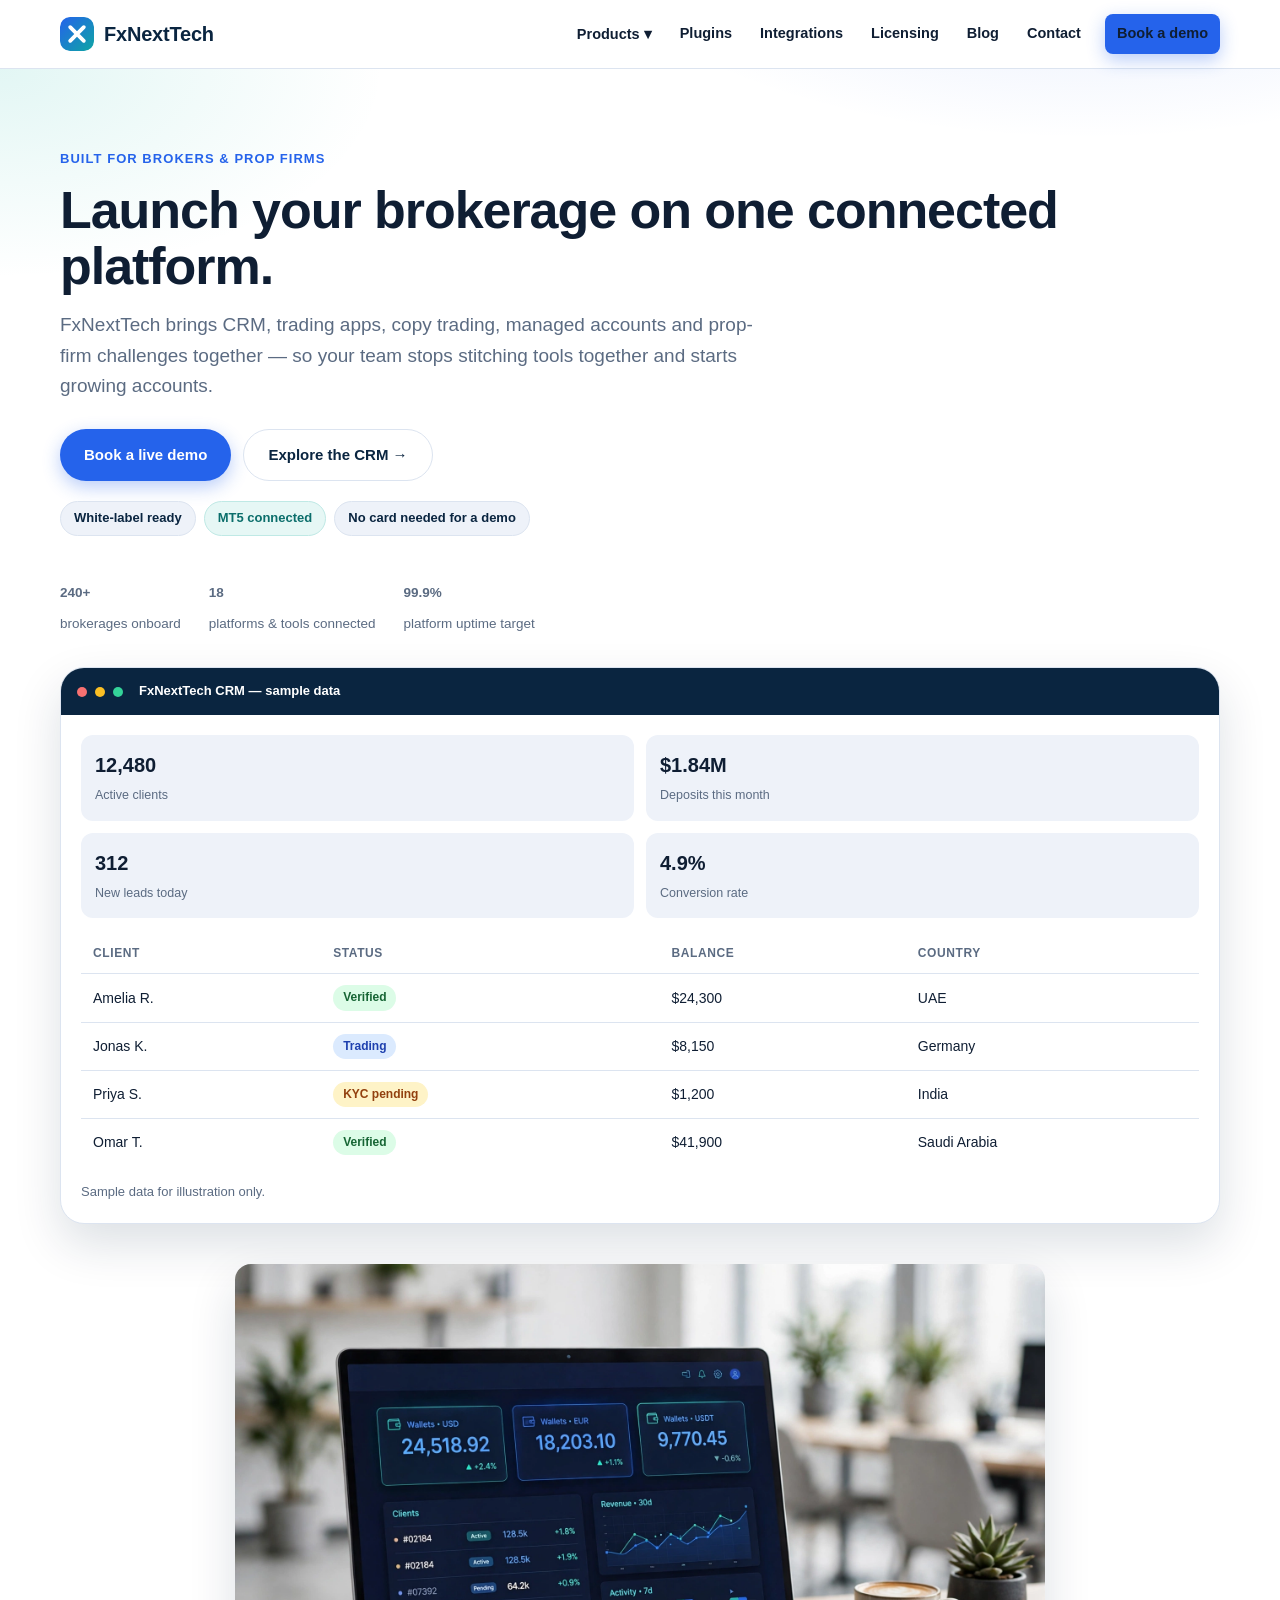
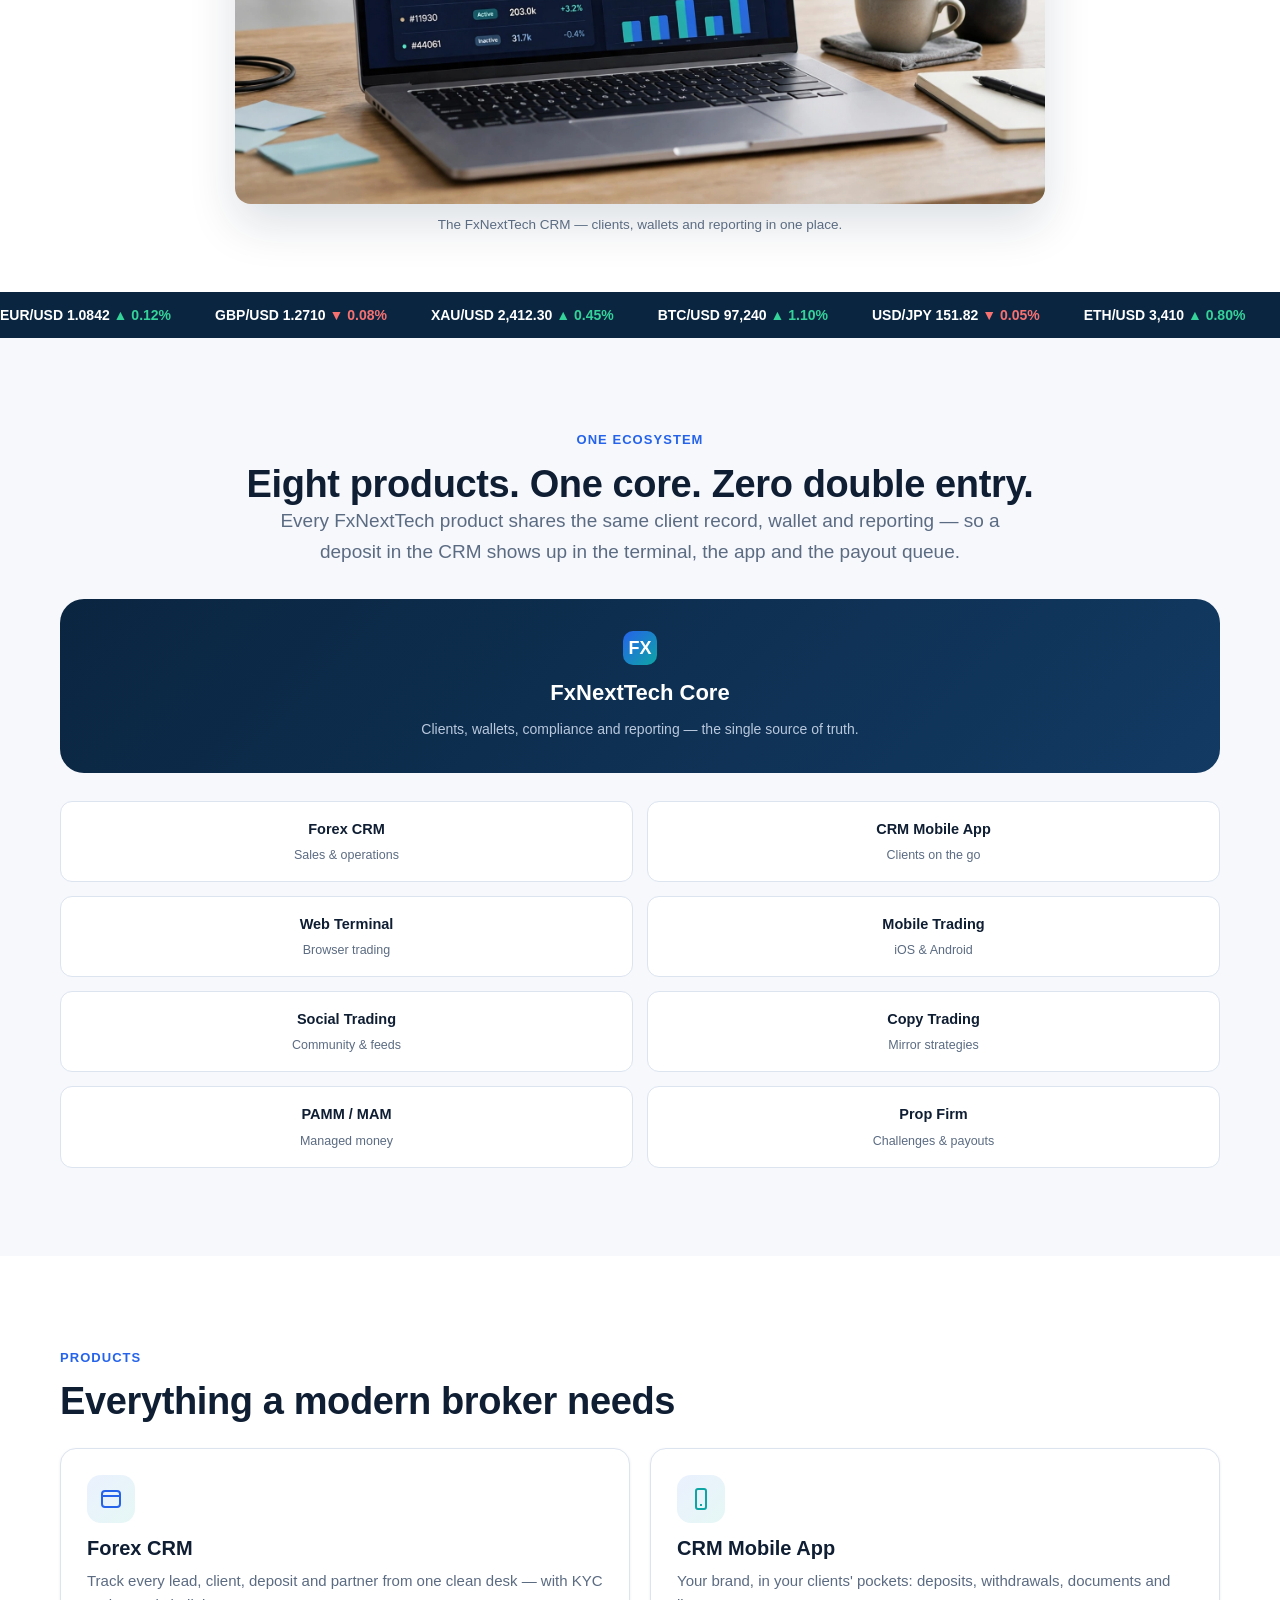
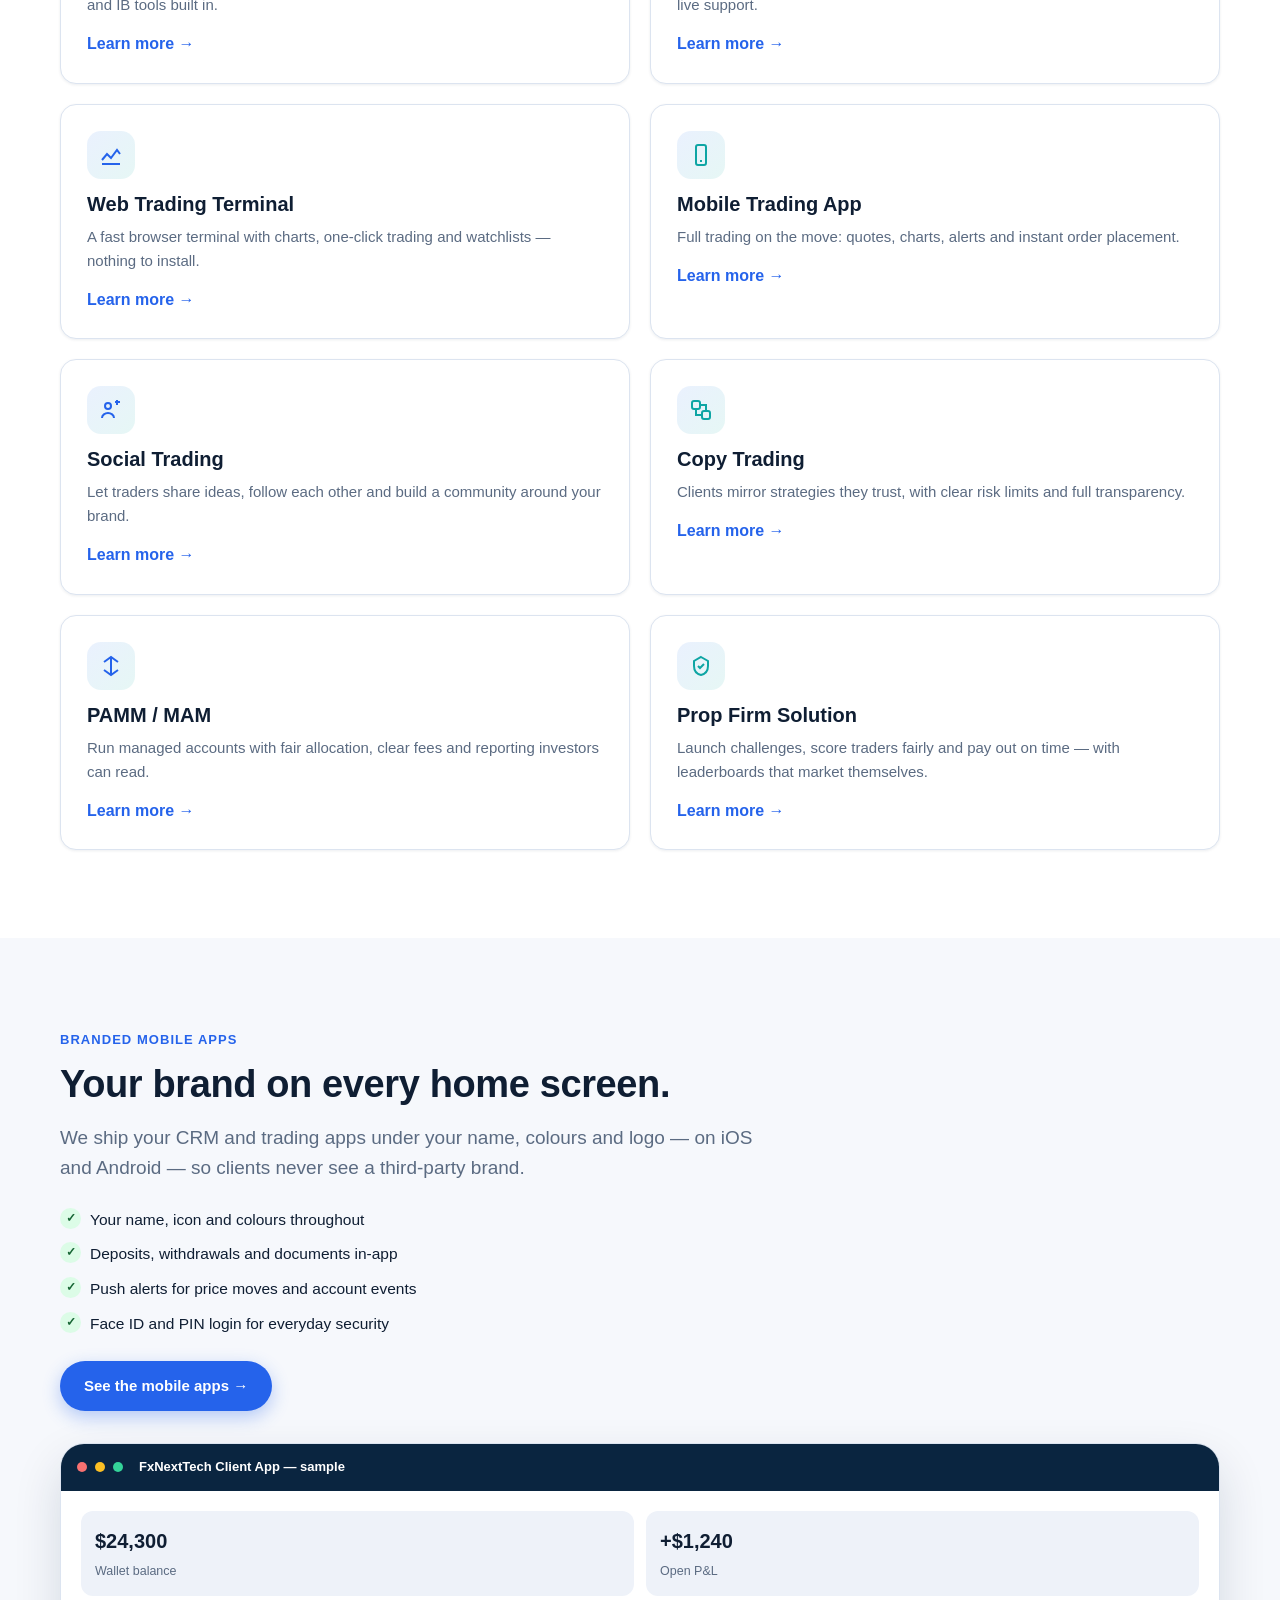
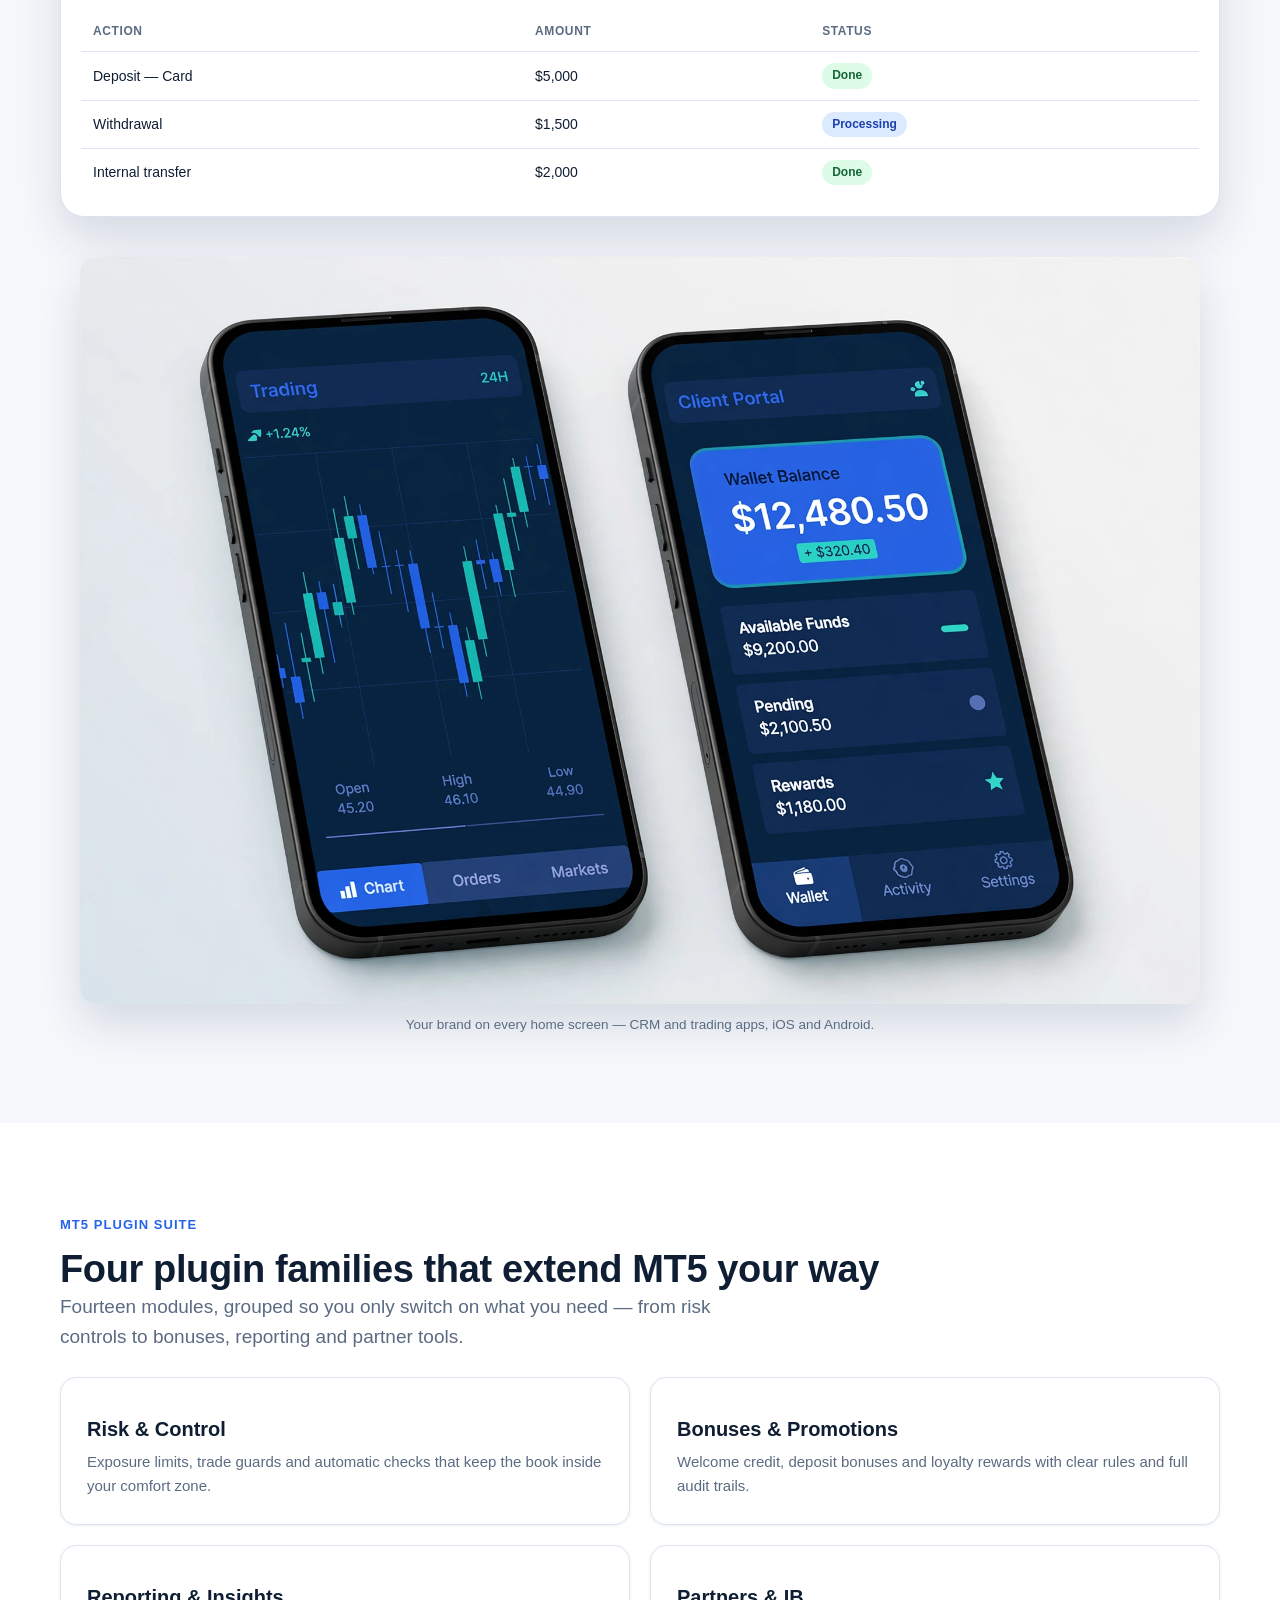
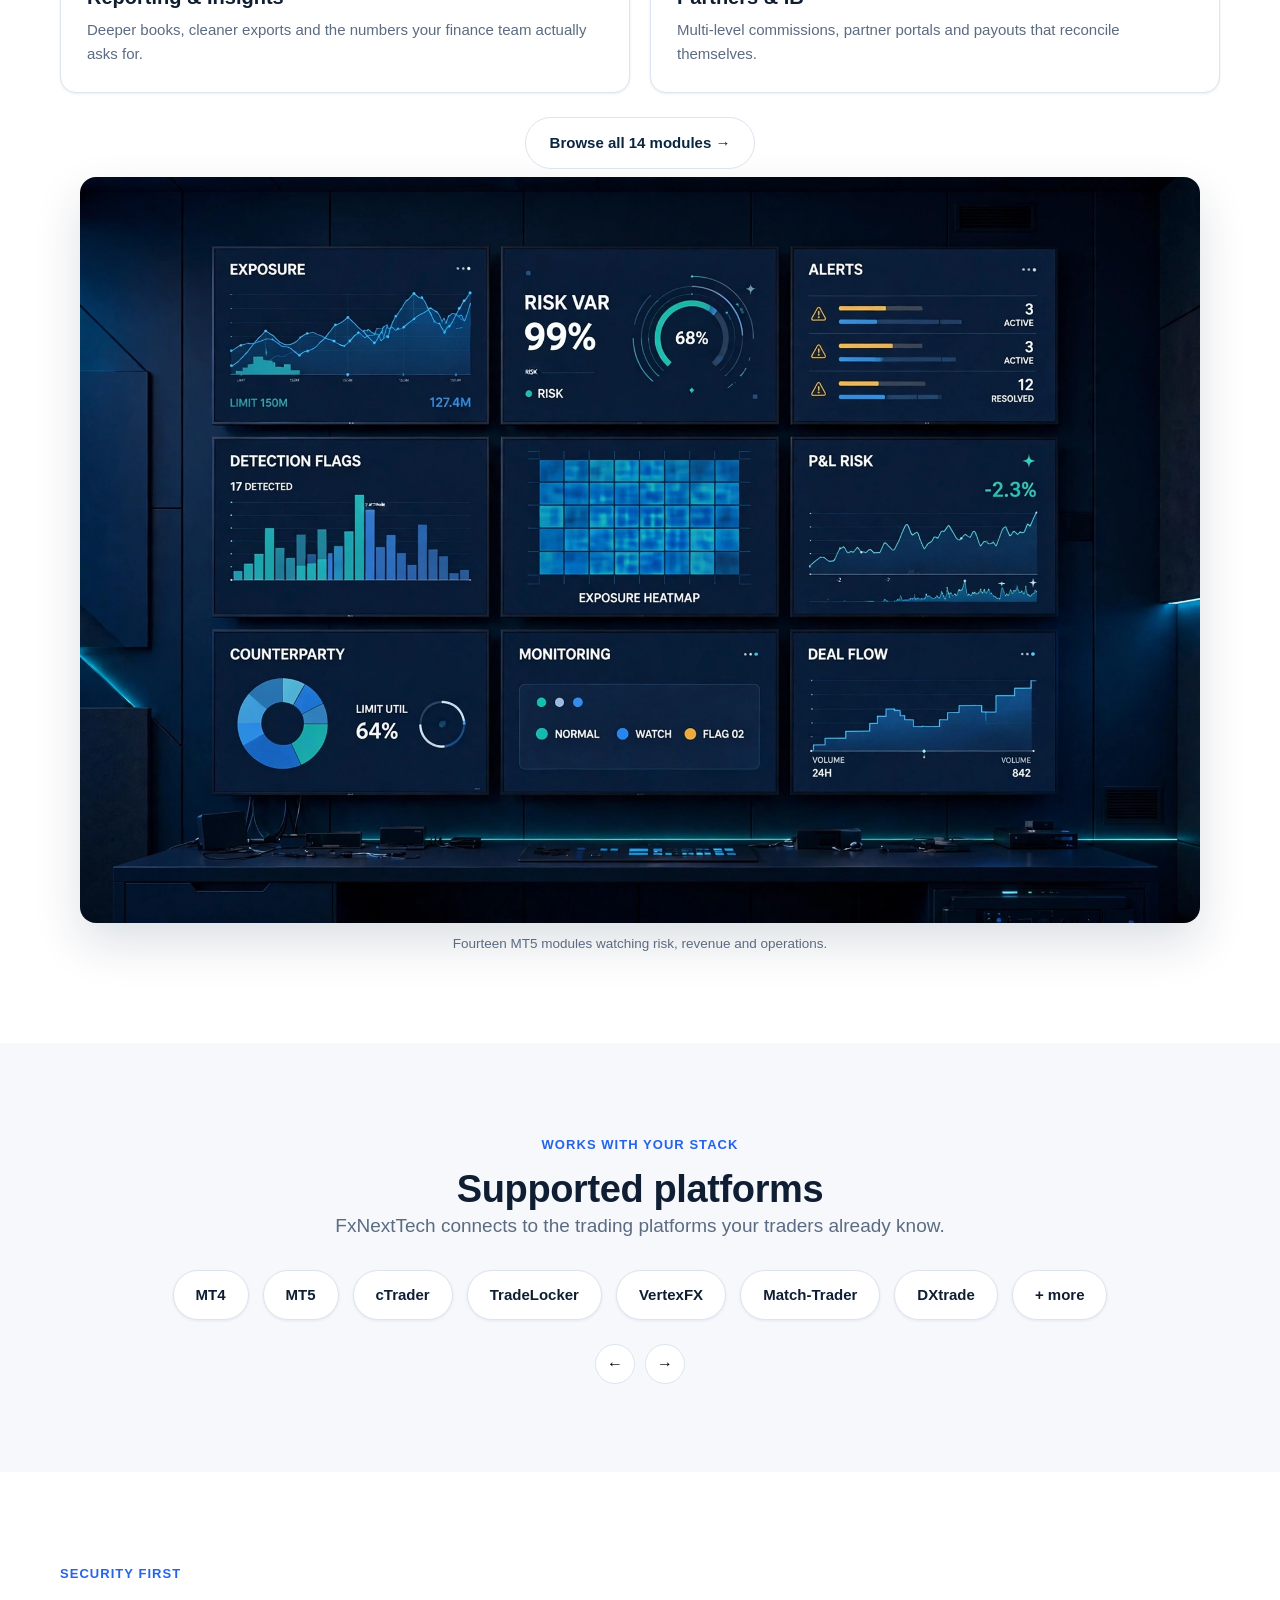
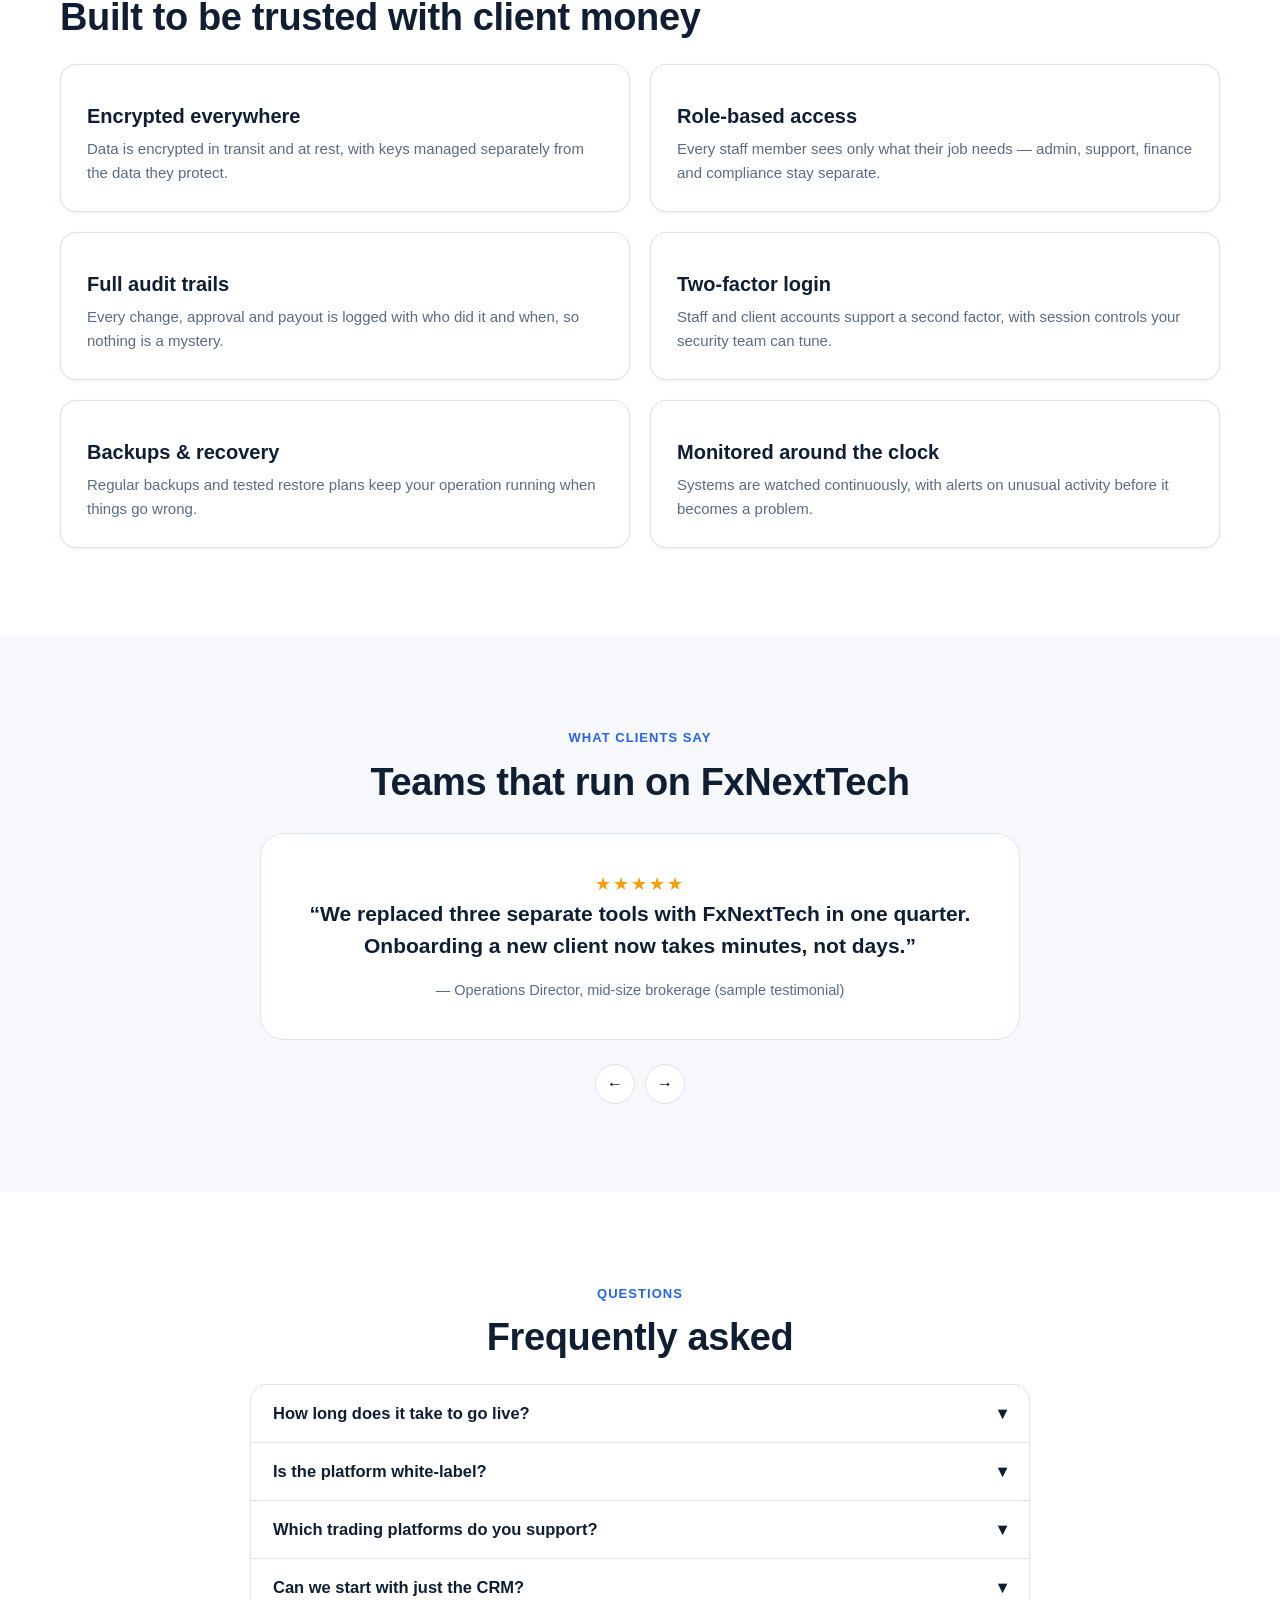
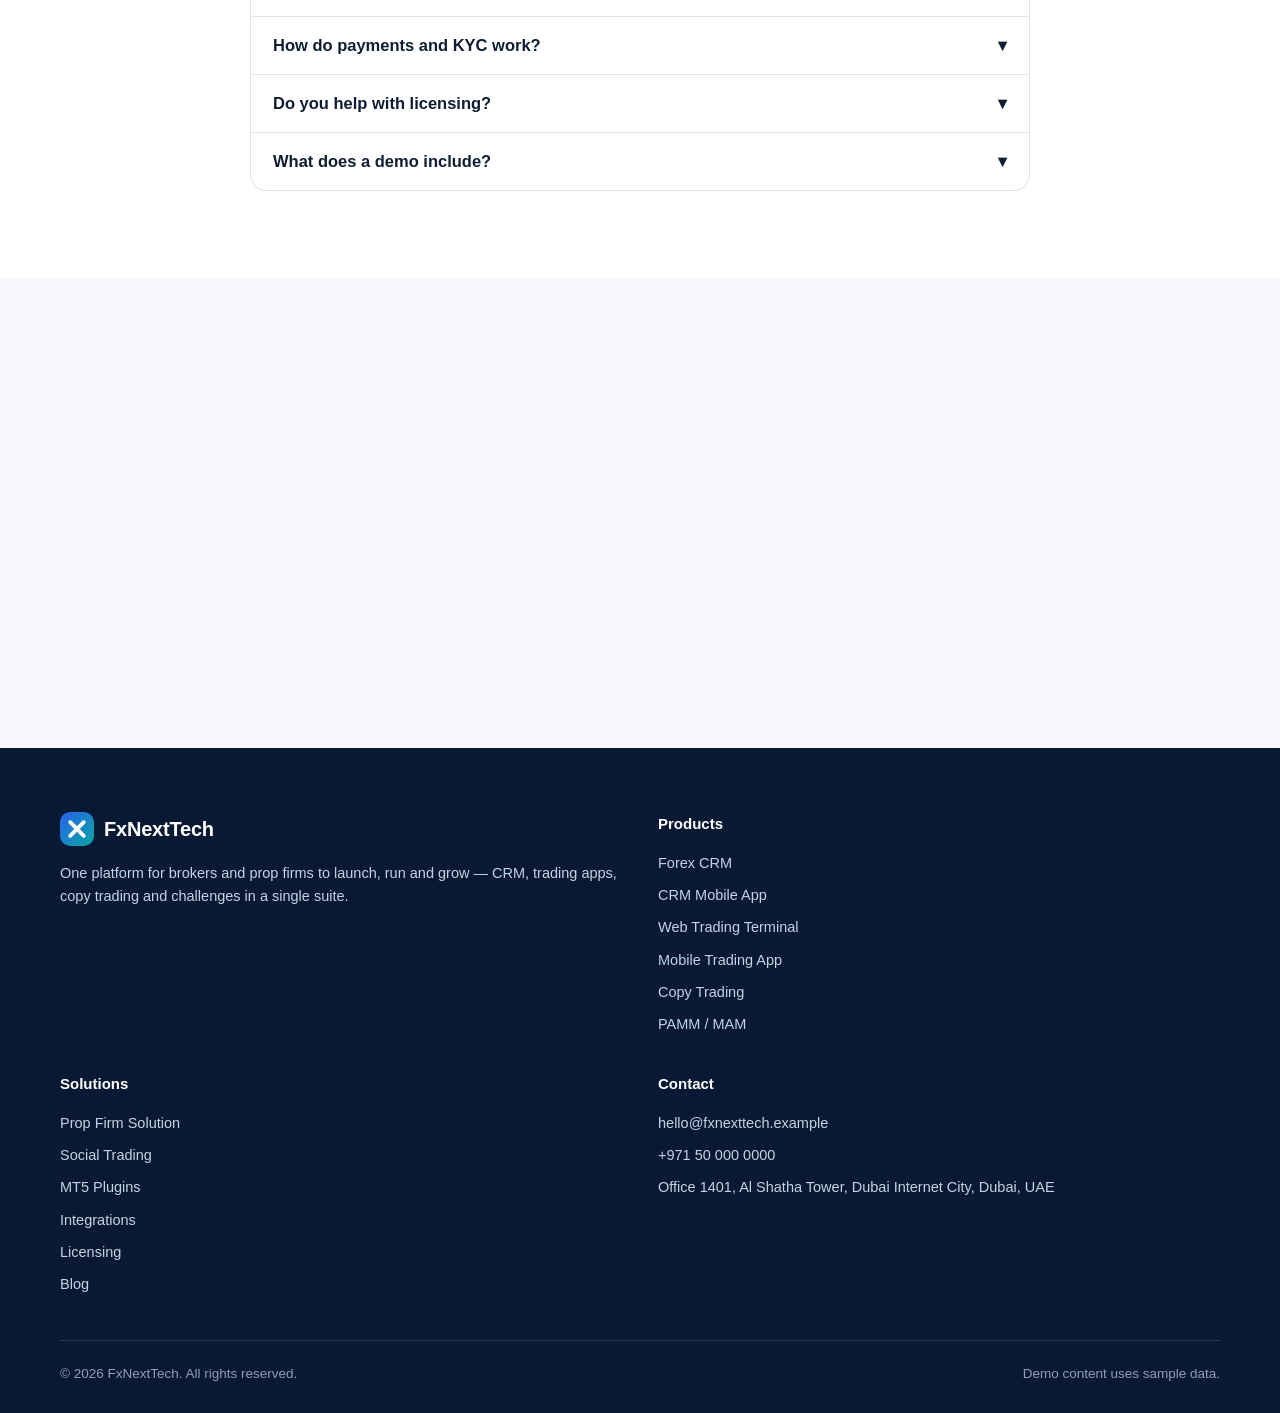
==== commit 1aeb84b4: "FxNextTech rebrand + logo + images on every page" ====
--- a/index.html
+++ b/index.html
@@ -3,13 +3,14 @@
 <head>
 <meta charset="utf-8">
 <meta name="viewport" content="width=device-width, initial-scale=1">
-<title>Aurix Technologies — Broker &amp; Prop Firm Software, One Platform</title>
-<meta name="description" content="Aurix Technologies builds the CRM, trading terminals, copy trading, PAMM and prop-firm tools brokers need to launch and grow — in one connected platform.">
+<title>FxNextTech — Broker &amp; Prop Firm Software, One Platform</title>
+<meta name="description" content="FxNextTech builds the CRM, trading terminals, copy trading, PAMM and prop-firm tools brokers need to launch and grow — in one connected platform.">
 <link rel="stylesheet" href="assets/css/style.css">
+<link rel="icon" type="image/webp" href="assets/images/fxnexttech-logo.webp">
 </head>
 <body>
 <header class="site-header"><div class="container header-inner">
-<a class="logo" href="index.html"><span class="logo-mark">A</span>Aurix Technologies</a>
+<a class="logo" href="index.html"><svg class="logo-svg" viewBox="0 0 40 40" role="img" aria-label="FxNextTech logo"><defs><linearGradient id="fxg" x1="0" y1="0" x2="1" y2="1"><stop offset="0" stop-color="#2563EB"/><stop offset="1" stop-color="#0EA5A4"/></linearGradient></defs><rect width="40" height="40" rx="10" fill="url(#fxg)"/><path d="M12 12l16 16M28 12L12 28" stroke="#fff" stroke-width="4.5" stroke-linecap="round" fill="none"/></svg><span>FxNextTech</span></a>
 <button class="nav-toggle" aria-expanded="false" aria-controls="mainNav" aria-label="Open menu">☰</button>
 <nav class="main-nav" id="mainNav" aria-label="Main">
 <div class="dropdown"><a href="forex-crm.html" aria-haspopup="true">Products ▾</a><div class="dropdown-menu">
@@ -35,7 +36,7 @@
 <div class="reveal">
 <span class="eyebrow">Built for brokers &amp; prop firms</span>
 <h1>Launch your brokerage on one connected platform.</h1>
-<p class="lead mt-2">Aurix brings CRM, trading apps, copy trading, managed accounts and prop-firm challenges together — so your team stops stitching tools together and starts growing accounts.</p>
+<p class="lead mt-2">FxNextTech brings CRM, trading apps, copy trading, managed accounts and prop-firm challenges together — so your team stops stitching tools together and starts growing accounts.</p>
 <div class="hero-actions">
 <a class="btn btn-primary" href="contact.html">Book a live demo</a>
 <a class="btn btn-ghost" href="forex-crm.html">Explore the CRM →</a>
@@ -48,7 +49,7 @@
 </div>
 </div>
 <div class="mock reveal" aria-label="Sample CRM dashboard preview">
-<div class="mock-bar"><span class="dot"></span><span class="dot"></span><span class="dot"></span><span style="margin-left:8px">Aurix CRM — sample data</span></div>
+<div class="mock-bar"><span class="dot"></span><span class="dot"></span><span class="dot"></span><span style="margin-left:8px">FxNextTech CRM — sample data</span></div>
 <div class="mock-body">
 <div class="mock-stats">
 <div class="mock-stat"><b>12,480</b><span>Active clients</span></div>
@@ -65,6 +66,7 @@
 </tbody></table>
 <p class="muted mt-2" style="font-size:13px">Sample data for illustration only.</p>
 </div></div>
+<div class="container"><figure class="page-visual reveal hero-visual"><img loading="lazy" src="assets/images/hero-dashboard.webp" alt="FxNextTech broker CRM dashboard on a laptop"><figcaption>The FxNextTech CRM — clients, wallets and reporting in one place.</figcaption></figure></div>
 </div></section>
 
 <div class="ticker" aria-label="Sample market ticker"><div class="ticker-track">
@@ -73,9 +75,9 @@
 </div></div>
 
 <section class="section"><div class="container">
-<div class="center reveal"><span class="eyebrow">One ecosystem</span><h2>Eight products. One core. Zero double entry.</h2><p class="lead">Every Aurix product shares the same client record, wallet and reporting — so a deposit in the CRM shows up in the terminal, the app and the payout queue.</p></div>
+<div class="center reveal"><span class="eyebrow">One ecosystem</span><h2>Eight products. One core. Zero double entry.</h2><p class="lead">Every FxNextTech product shares the same client record, wallet and reporting — so a deposit in the CRM shows up in the terminal, the app and the payout queue.</p></div>
 <div class="eco mt-4 reveal">
-<div class="eco-core"><div class="logo-mark" style="margin:0 auto">A</div><b>Aurix Core</b><p>Clients, wallets, compliance and reporting — the single source of truth.</p></div>
+<div class="eco-core"><div class="logo-mark" style="margin:0 auto">FX</div><b>FxNextTech Core</b><p>Clients, wallets, compliance and reporting — the single source of truth.</p></div>
 <div class="eco-items">
 <div class="eco-item">Forex CRM<small>Sales &amp; operations</small></div>
 <div class="eco-item">CRM Mobile App<small>Clients on the go</small></div>
@@ -103,8 +105,9 @@
 
 <section class="section"><div class="container hero-grid">
 <div class="reveal"><span class="eyebrow">Branded mobile apps</span><h2>Your brand on every home screen.</h2><p class="lead mt-2">We ship your CRM and trading apps under your name, colours and logo — on iOS and Android — so clients never see a third-party brand.</p><ul class="check-list mt-3"><li>Your name, icon and colours throughout</li><li>Deposits, withdrawals and documents in-app</li><li>Push alerts for price moves and account events</li><li>Face ID and PIN login for everyday security</li></ul><a class="btn btn-primary mt-3" href="crm-mobile-app.html">See the mobile apps →</a></div>
-<div class="mock reveal"><div class="mock-bar"><span class="dot"></span><span class="dot"></span><span class="dot"></span><span style="margin-left:8px">Aurix Client App — sample</span></div><div class="mock-body"><div class="mock-stats"><div class="mock-stat"><b>$24,300</b><span>Wallet balance</span></div><div class="mock-stat"><b>+$1,240</b><span>Open P&amp;L</span></div></div>
+<div class="mock reveal"><div class="mock-bar"><span class="dot"></span><span class="dot"></span><span class="dot"></span><span style="margin-left:8px">FxNextTech Client App — sample</span></div><div class="mock-body"><div class="mock-stats"><div class="mock-stat"><b>$24,300</b><span>Wallet balance</span></div><div class="mock-stat"><b>+$1,240</b><span>Open P&amp;L</span></div></div>
 <table class="data"><thead><tr><th>Action</th><th>Amount</th><th>Status</th></tr></thead><tbody><tr><td>Deposit — Card</td><td>$5,000</td><td><span class="pill pill-green">Done</span></td></tr><tr><td>Withdrawal</td><td>$1,500</td><td><span class="pill pill-blue">Processing</span></td></tr><tr><td>Internal transfer</td><td>$2,000</td><td><span class="pill pill-green">Done</span></td></tr></tbody></table></div></div>
+<div class="container"><figure class="page-visual reveal"><img loading="lazy" src="assets/images/mobile-apps.webp" alt="FxNextTech CRM and trading apps on two smartphones"><figcaption>Your brand on every home screen — CRM and trading apps, iOS and Android.</figcaption></figure></div>
 </div></section>
 
 <section class="section alt"><div class="container">
@@ -116,10 +119,11 @@
 <div class="card reveal"><h3>Partners &amp; IB</h3><p>Multi-level commissions, partner portals and payouts that reconcile themselves.</p></div>
 </div>
 <div class="center mt-3"><a class="btn btn-ghost" href="mt5-plugins.html">Browse all 14 modules →</a></div>
+<div class="container"><figure class="page-visual reveal"><img loading="lazy" src="assets/images/mt5-plugins.webp" alt="FxNextTech MT5 plugin monitoring wall"><figcaption>Fourteen MT5 modules watching risk, revenue and operations.</figcaption></figure></div>
 </div></section>
 
 <section class="section"><div class="container center">
-<div class="reveal"><span class="eyebrow">Works with your stack</span><h2>Supported platforms</h2><p class="lead">Aurix connects to the trading platforms your traders already know.</p></div>
+<div class="reveal"><span class="eyebrow">Works with your stack</span><h2>Supported platforms</h2><p class="lead">FxNextTech connects to the trading platforms your traders already know.</p></div>
 <div class="carousel mt-3 reveal" data-carousel><div class="carousel-track" data-track>
 <div class="carousel-slide"><div class="platform-row"><span class="platform-pill">MT4</span><span class="platform-pill">MT5</span><span class="platform-pill">cTrader</span><span class="platform-pill">TradeLocker</span><span class="platform-pill">VertexFX</span><span class="platform-pill">Match-Trader</span><span class="platform-pill">DXtrade</span><span class="platform-pill">+ more</span></div></div>
 <div class="carousel-slide"><div class="platform-row"><span class="platform-pill">MT5 — full suite</span><span class="platform-pill">cTrader — full suite</span><span class="platform-pill">TradeLocker — full suite</span><span class="platform-pill">Match-Trader — full suite</span><span class="platform-pill">DXtrade — full suite</span></div></div>
@@ -138,9 +142,9 @@
 </div></div></section>
 
 <section class="section"><div class="container center">
-<div class="reveal"><span class="eyebrow">What clients say</span><h2>Teams that run on Aurix</h2></div>
+<div class="reveal"><span class="eyebrow">What clients say</span><h2>Teams that run on FxNextTech</h2></div>
 <div class="carousel mt-3 reveal" data-carousel data-auto="true"><div class="carousel-track" data-track>
-<div class="carousel-slide"><div class="quote-card"><div class="stars">★★★★★</div><blockquote>“We replaced three separate tools with Aurix in one quarter. Onboarding a new client now takes minutes, not days.”</blockquote><footer>— Operations Director, mid-size brokerage (sample testimonial)</footer></div></div>
+<div class="carousel-slide"><div class="quote-card"><div class="stars">★★★★★</div><blockquote>“We replaced three separate tools with FxNextTech in one quarter. Onboarding a new client now takes minutes, not days.”</blockquote><footer>— Operations Director, mid-size brokerage (sample testimonial)</footer></div></div>
 <div class="carousel-slide"><div class="quote-card"><div class="stars">★★★★★</div><blockquote>“The prop-firm challenge flow just works. Our traders understand the rules, and payouts go out without chasing.”</blockquote><footer>— Founder, prop trading firm (sample testimonial)</footer></div></div>
 <div class="carousel-slide"><div class="quote-card"><div class="stars">★★★★★</div><blockquote>“Support answers fast, and the CRM finally matches how our sales team actually works.”</blockquote><footer>— Head of Sales, growing broker (sample testimonial)</footer></div></div>
 <div class="carousel-slide"><div class="quote-card"><div class="stars">★★★★★</div><blockquote>“The mobile app is the first thing our clients mention. It feels like our product, not a resold one.”</blockquote><footer>— CEO, boutique broker (sample testimonial)</footer></div></div>
@@ -155,23 +159,23 @@
 <div class="acc-item"><button class="acc-btn" aria-expanded="false">Is the platform white-label?<span class="chev">▾</span></button><div class="acc-panel"><p>Yes. Your name, logo and colours appear across the CRM, client app and trading apps. Clients see your brand, not ours.</p></div></div>
 <div class="acc-item"><button class="acc-btn" aria-expanded="false">Which trading platforms do you support?<span class="chev">▾</span></button><div class="acc-panel"><p>MT4, MT5, cTrader, TradeLocker, VertexFX, Match-Trader and DXtrade, with more on request. The CRM and wallet work the same whichever platform your traders use.</p></div></div>
 <div class="acc-item"><button class="acc-btn" aria-expanded="false">Can we start with just the CRM?<span class="chev">▾</span></button><div class="acc-panel"><p>Yes — many clients start with the CRM and add the mobile app, copy trading or the prop-firm module later. Everything shares the same client record, so nothing needs to be rebuilt.</p></div></div>
-<div class="acc-item"><button class="acc-btn" aria-expanded="false">How do payments and KYC work?<span class="chev">▾</span></button><div class="acc-panel"><p>Aurix connects to payment providers and KYC vendors through its integrations layer. Your compliance team keeps control of approvals and limits.</p></div></div>
+<div class="acc-item"><button class="acc-btn" aria-expanded="false">How do payments and KYC work?<span class="chev">▾</span></button><div class="acc-panel"><p>FxNextTech connects to payment providers and KYC vendors through its integrations layer. Your compliance team keeps control of approvals and limits.</p></div></div>
 <div class="acc-item"><button class="acc-btn" aria-expanded="false">Do you help with licensing?<span class="chev">▾</span></button><div class="acc-panel"><p>We guide founders through company formation and licence applications in six jurisdictions, and explain the trade-offs honestly before you commit.</p></div></div>
 <div class="acc-item"><button class="acc-btn" aria-expanded="false">What does a demo include?<span class="chev">▾</span></button><div class="acc-panel"><p>A guided walkthrough of the CRM, client app and one trading product of your choice, using sample data — plus time for your own questions. No card, no commitment.</p></div></div>
 </div></div></section>
 
-<section class="section"><div class="container"><div class="cta-band reveal">
-<h2>Ready to see Aurix on your brand?</h2><p>Book a live demo and we will walk you through the CRM, the client app and the trading tools — using your use case, not a generic script.</p>
+<section class="section"><div class="container"><div class="cta-band cta-bg reveal">
+<h2>Ready to see FxNextTech on your brand?</h2><p>Book a live demo and we will walk you through the CRM, the client app and the trading tools — using your use case, not a generic script.</p>
 <a class="btn btn-white" href="contact.html">Book your demo →</a>
 </div></div></section>
 </main>
 
 <footer class="site-footer"><div class="container"><div class="footer-grid">
-<div><a class="logo" href="index.html" style="color:#fff"><span class="logo-mark">A</span>Aurix Technologies</a><p class="mt-2" style="font-size:14.5px">One platform for brokers and prop firms to launch, run and grow — CRM, trading apps, copy trading and challenges in a single suite.</p></div>
+<div><a class="logo" href="index.html" style="color:#fff"><svg class="logo-svg" viewBox="0 0 40 40" role="img" aria-label="FxNextTech logo"><defs><linearGradient id="fxg" x1="0" y1="0" x2="1" y2="1"><stop offset="0" stop-color="#2563EB"/><stop offset="1" stop-color="#0EA5A4"/></linearGradient></defs><rect width="40" height="40" rx="10" fill="url(#fxg)"/><path d="M12 12l16 16M28 12L12 28" stroke="#fff" stroke-width="4.5" stroke-linecap="round" fill="none"/></svg><span>FxNextTech</span></a><p class="mt-2" style="font-size:14.5px">One platform for brokers and prop firms to launch, run and grow — CRM, trading apps, copy trading and challenges in a single suite.</p></div>
 <div><h4>Products</h4><ul><li><a href="forex-crm.html">Forex CRM</a></li><li><a href="crm-mobile-app.html">CRM Mobile App</a></li><li><a href="web-trading-terminal.html">Web Trading Terminal</a></li><li><a href="mobile-trading-app.html">Mobile Trading App</a></li><li><a href="copy-trading.html">Copy Trading</a></li><li><a href="pamm-mam.html">PAMM / MAM</a></li></ul></div>
 <div><h4>Solutions</h4><ul><li><a href="prop-firm-solution.html">Prop Firm Solution</a></li><li><a href="social-trading.html">Social Trading</a></li><li><a href="mt5-plugins.html">MT5 Plugins</a></li><li><a href="integrations.html">Integrations</a></li><li><a href="company-formation.html">Licensing</a></li><li><a href="blog.html">Blog</a></li></ul></div>
-<div><h4>Contact</h4><ul><li><a href="mailto:hello@aurixtech.example">hello@aurixtech.example</a></li><li>+971 50 000 0000</li><li>Office 1401, Al Shatha Tower, Dubai Internet City, Dubai, UAE</li></ul></div>
-</div><div class="footer-bottom"><span>© 2026 Aurix Technologies. All rights reserved.</span><span>Demo content uses sample data.</span></div></div></footer>
+<div><h4>Contact</h4><ul><li><a href="mailto:hello@fxnexttech.example">hello@fxnexttech.example</a></li><li>+971 50 000 0000</li><li>Office 1401, Al Shatha Tower, Dubai Internet City, Dubai, UAE</li></ul></div>
+</div><div class="footer-bottom"><span>© 2026 FxNextTech. All rights reserved.</span><span>Demo content uses sample data.</span></div></div></footer>
 <script src="assets/js/main.js"></script>
 </body>
 </html>
--- a/assets/css/style.css
+++ b/assets/css/style.css
@@ -191,8 +191,21 @@
   .ticker-track{animation:none}
   html{scroll-behavior:auto}
 }
-/* Responsive */
-@media(max-width:1023px){
+/* Page visuals (generated brand images) */
+.page-visual{margin:8px 0 0}
+.page-visual img{width:100%;height:auto;border-radius:16px;box-shadow:var(--shadow-lg);object-fit:cover}
+.page-visual figcaption{font-size:13.5px;color:var(--text-muted);margin-top:10px;text-align:center}
+.hero-visual img{max-height:540px;object-fit:cover}
+.logo-svg{width:34px;height:34px;flex:none;border-radius:10px}
+.blog-cover{padding:0;overflow:hidden}
+.blog-cover img{width:100%;height:150px;object-fit:cover;display:block}
+.cta-bg{background-image:linear-gradient(rgba(10,37,64,.78),rgba(10,37,64,.78)),url("../images/ecosystem-bg.webp");background-size:cover;background-position:center}
+.cta-bg p{color:#E0F2FE}
+@media(max-width:639px){
+  .page-visual img{border-radius:12px}
+  .hero-visual img{max-height:320px}
+}
+
   .hero-grid{grid-template-columns:1fr;gap:32px}
   .grid-4{grid-template-columns:repeat(2,1fr)}
   .grid-3{grid-template-columns:repeat(2,1fr)}
